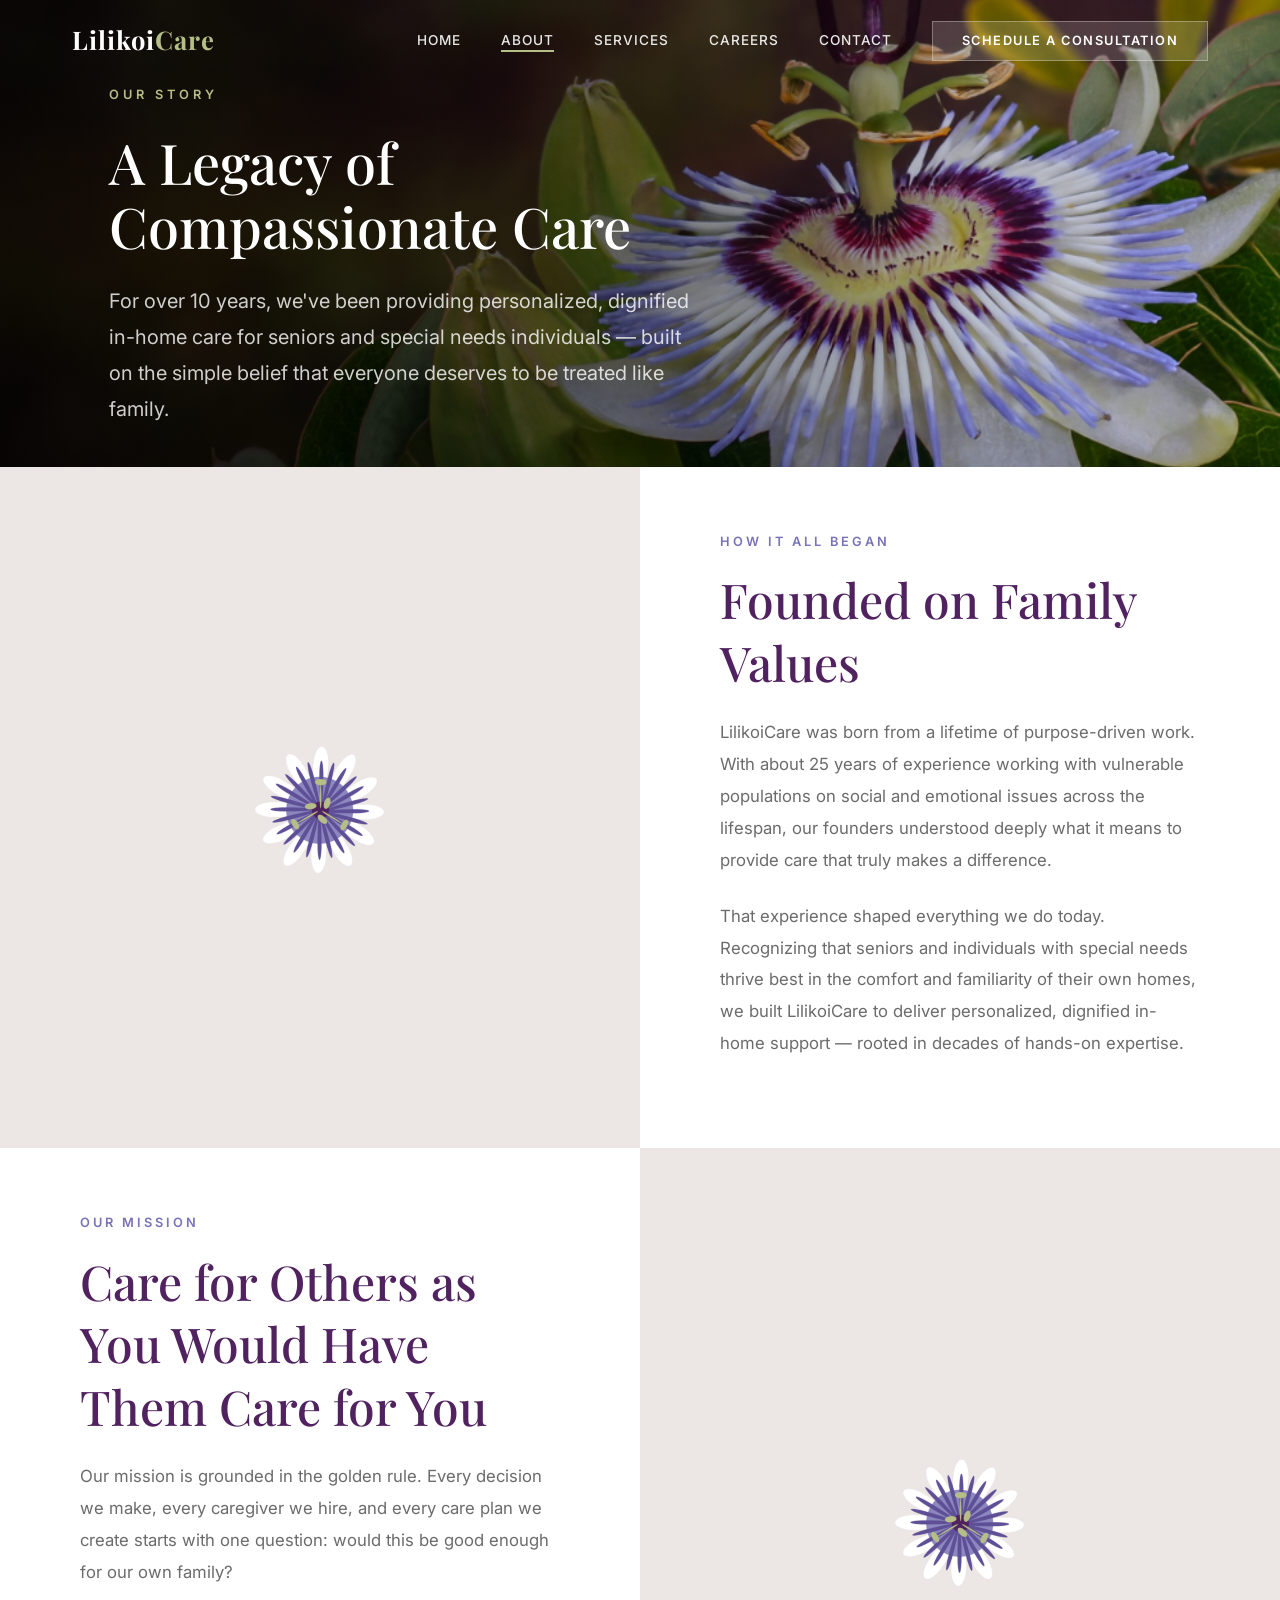
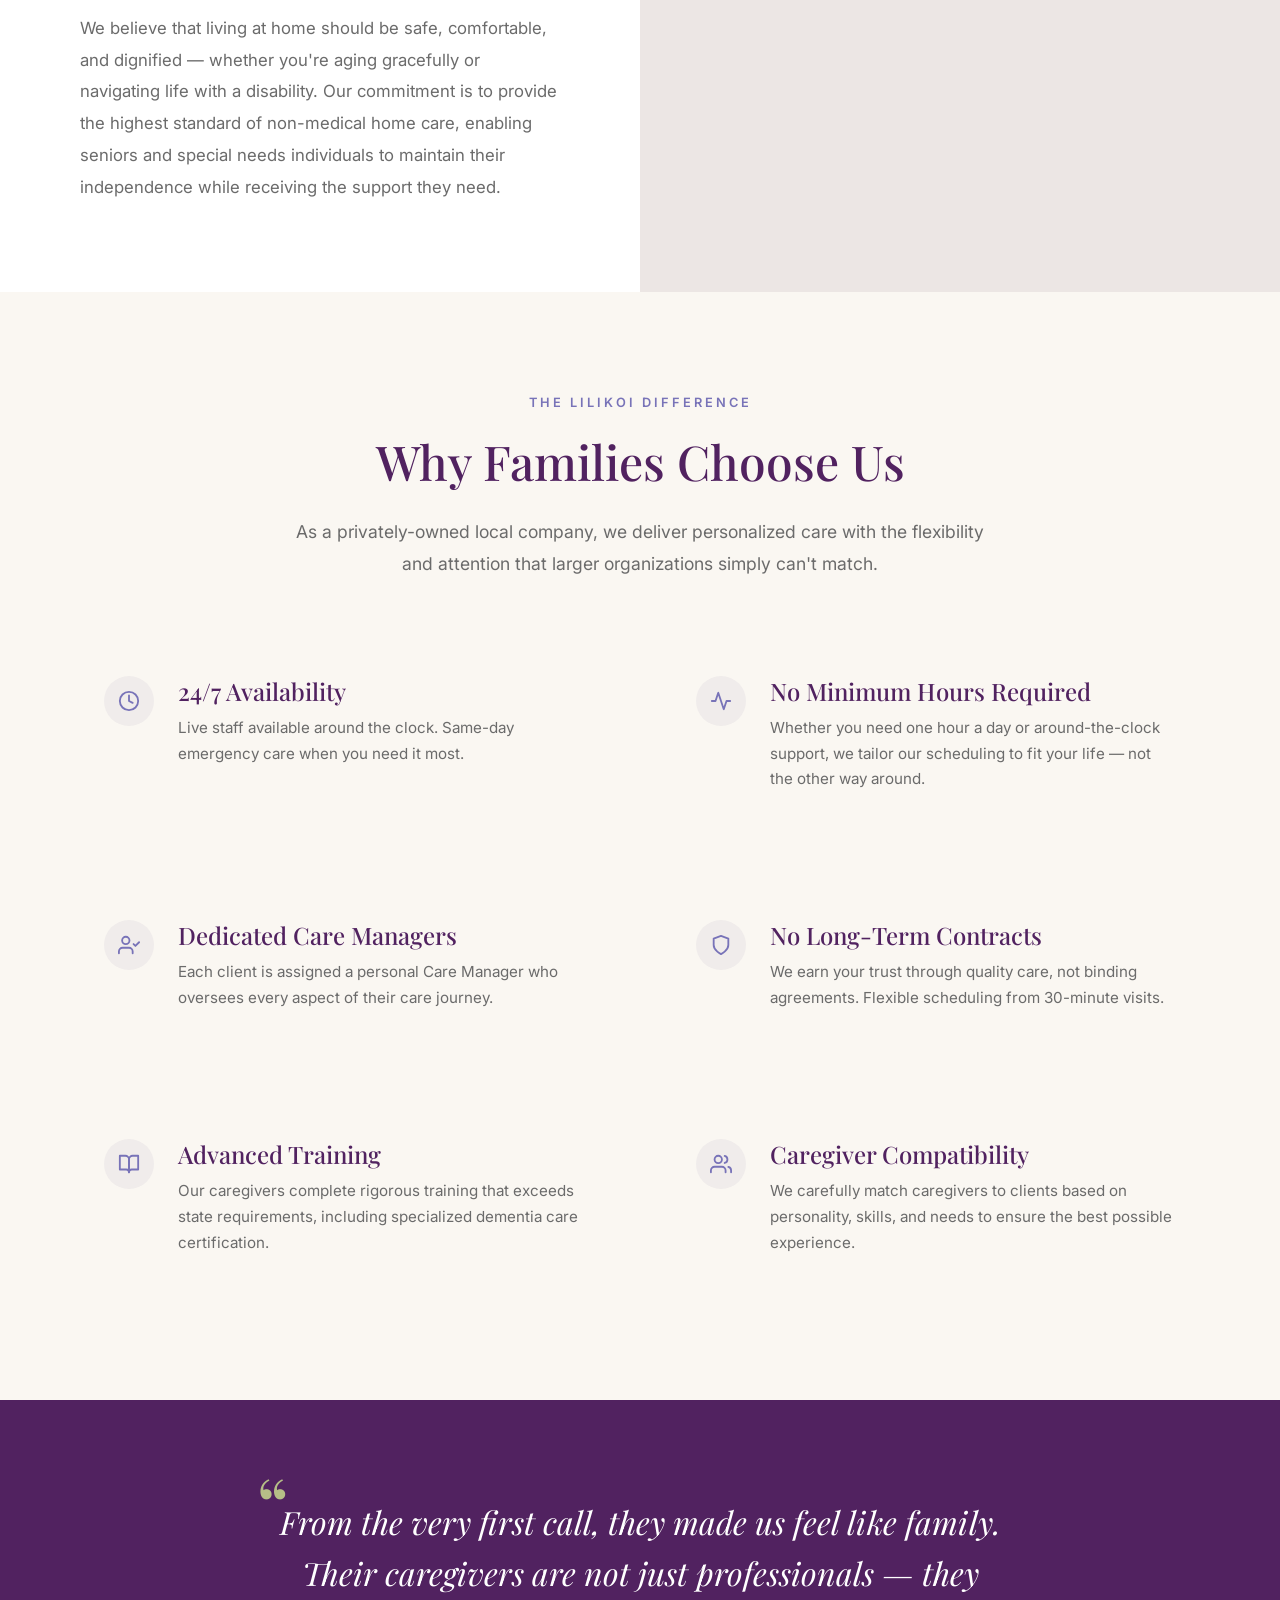
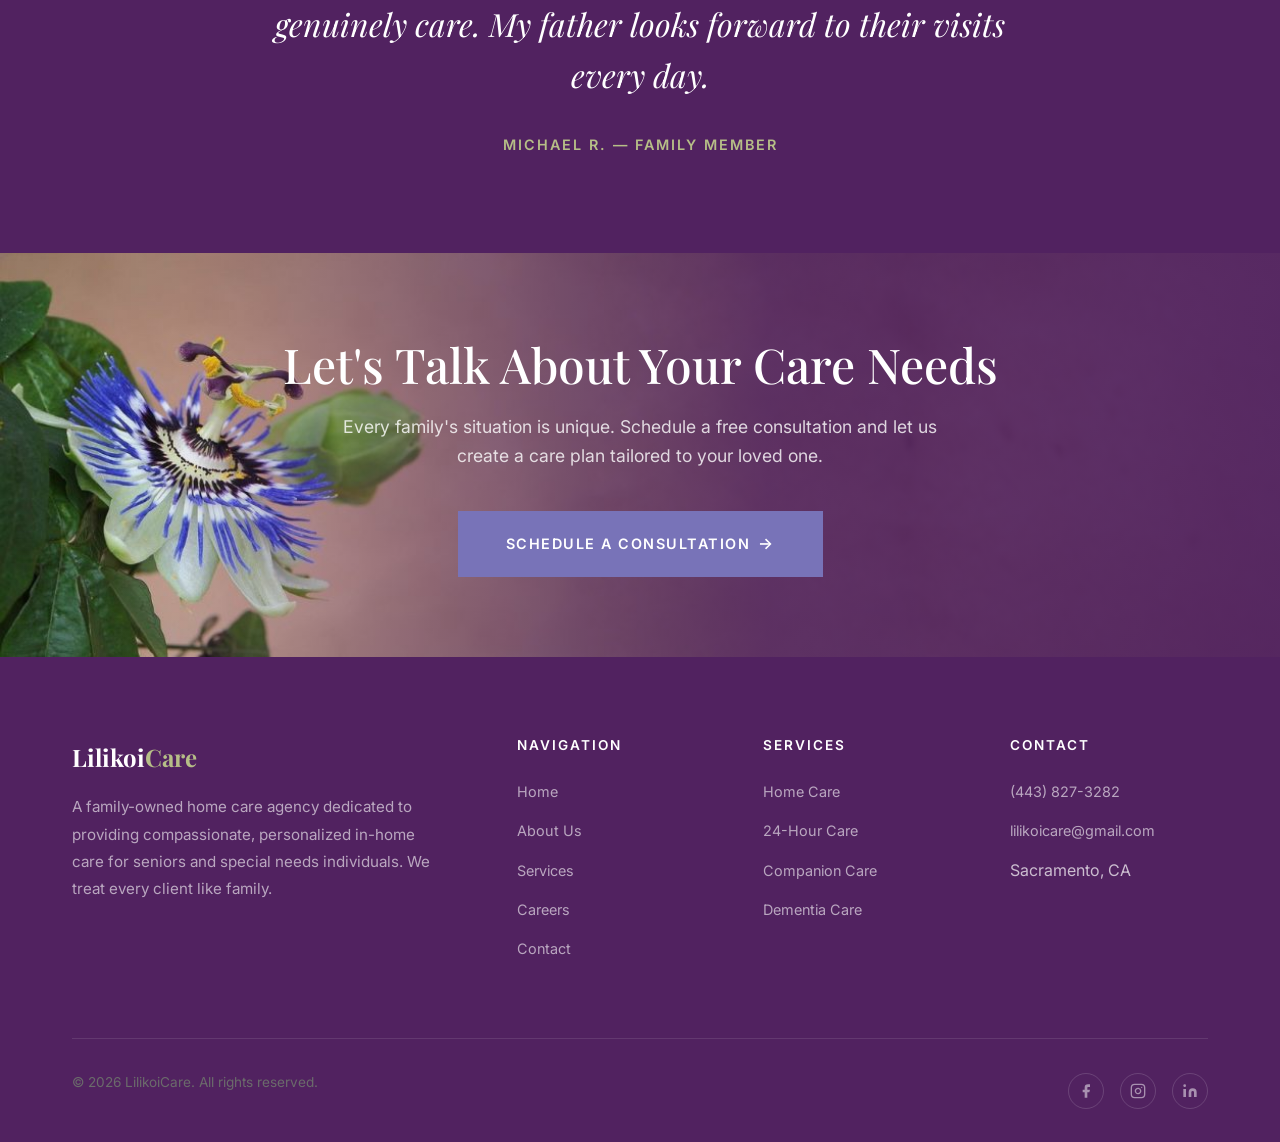
==== about.html @ d9a01938 "Link Instagram button to lilikoicare profile on all pages" ====
<!DOCTYPE html>
<html lang="en">
<head>
  <meta charset="UTF-8">
  <meta name="viewport" content="width=device-width, initial-scale=1.0">
  <meta name="description" content="Learn about LilikoiCare - a family-owned home care agency with over 10 years of experience providing compassionate in-home care for seniors and special needs individuals.">
  <title>About Us | LilikoiCare</title>

  <link rel="preconnect" href="https://fonts.googleapis.com">
  <link rel="preconnect" href="https://fonts.gstatic.com" crossorigin>
  <link href="https://fonts.googleapis.com/css2?family=Inter:wght@300;400;500;600;700&family=Playfair+Display:ital,wght@0,400;0,500;0,600;0,700;1,400;1,500&display=swap" rel="stylesheet">

  <link rel="stylesheet" href="css/styles.css">
</head>
<body>

  <!-- Header -->
  <header class="header" id="header">
    <nav class="nav">
      <a href="index.html" class="nav__logo">Lilikoi<span>Care</span></a>

      <div class="nav__overlay"></div>

      <ul class="nav__links">
        <li><a href="index.html" class="nav__link">Home</a></li>
        <li><a href="about.html" class="nav__link nav__link--active">About</a></li>
        <li><a href="services.html" class="nav__link">Services</a></li>
        <li><a href="careers.html" class="nav__link">Careers</a></li>
        <li><a href="contact.html" class="nav__link">Contact</a></li>
        <li><a href="contact.html" class="nav__cta">Schedule a Consultation</a></li>
      </ul>

      <button class="nav__toggle" aria-label="Toggle navigation">
        <span></span>
        <span></span>
        <span></span>
      </button>
    </nav>
  </header>

  <!-- Hero -->
  <section class="hero hero--inner">
    <div class="hero__bg"></div>
    <div class="hero__overlay-pattern"></div>
    <div class="hero__content">
      <span class="hero__label">Our Story</span>
      <h1 class="hero__title">A Legacy of Compassionate Care</h1>
      <p class="hero__subtitle">
        For over 10 years, we've been providing personalized, dignified in-home care for seniors and special needs individuals &mdash; built on the simple belief that everyone deserves to be treated like family.
      </p>
    </div>
  </section>

  <!-- Our Story Block -->
  <section class="content-block">
    <div class="content-block__image">
      <img src="images/lilikoi-icon.png" alt="Lilikoi flower" class="content-block__image-photo">
    </div>
    <div class="content-block__text fade-in-right">
      <span class="content-block__label">How It All Began</span>
      <h2>Founded on Family Values</h2>
      <p>
        LilikoiCare was born from a lifetime of purpose-driven work. With about 25 years of experience working with vulnerable populations on social and emotional issues across the lifespan, our founders understood deeply what it means to provide care that truly makes a difference.
      </p>
      <p>
        That experience shaped everything we do today. Recognizing that seniors and individuals with special needs thrive best in the comfort and familiarity of their own homes, we built LilikoiCare to deliver personalized, dignified in-home support &mdash; rooted in decades of hands-on expertise.
      </p>
    </div>
  </section>

  <!-- Mission Block -->
  <section class="content-block content-block--reverse">
    <div class="content-block__image">
      <img src="images/lilikoi-icon.png" alt="Lilikoi flower" class="content-block__image-photo">
    </div>
    <div class="content-block__text fade-in-left">
      <span class="content-block__label">Our Mission</span>
      <h2>Care for Others as You Would Have Them Care for You</h2>
      <p>
        Our mission is grounded in the golden rule. Every decision we make, every caregiver we hire, and every care plan we create starts with one question: would this be good enough for our own family?
      </p>
      <p>
        We believe that living at home should be safe, comfortable, and dignified &mdash; whether you're aging gracefully or navigating life with a disability. Our commitment is to provide the highest standard of non-medical home care, enabling seniors and special needs individuals to maintain their independence while receiving the support they need.
      </p>
    </div>
  </section>

  <!-- Why Choose Us -->
  <section class="section section--warm">
    <div class="container">
      <div class="section-header fade-in">
        <span class="label">The Lilikoi Difference</span>
        <h2>Why Families Choose Us</h2>
        <p>As a privately-owned local company, we deliver personalized care with the flexibility and attention that larger organizations simply can't match.</p>
      </div>

      <div class="values-grid">
        <div class="value-item fade-in" data-delay="0">
          <div class="value-item__icon">
            <svg width="22" height="22" viewBox="0 0 24 24" fill="none" stroke="currentColor" stroke-width="2" stroke-linecap="round" stroke-linejoin="round"><circle cx="12" cy="12" r="10"></circle><path d="M12 6v6l4 2"></path></svg>
          </div>
          <div>
            <h4>24/7 Availability</h4>
            <p>Live staff available around the clock. Same-day emergency care when you need it most.</p>
          </div>
        </div>

        <div class="value-item fade-in" data-delay="50">
          <div class="value-item__icon">
            <svg width="22" height="22" viewBox="0 0 24 24" fill="none" stroke="currentColor" stroke-width="2" stroke-linecap="round" stroke-linejoin="round"><polyline points="22 12 18 12 15 21 9 3 6 12 2 12"></polyline></svg>
          </div>
          <div>
            <h4>No Minimum Hours Required</h4>
            <p>Whether you need one hour a day or around-the-clock support, we tailor our scheduling to fit your life &mdash; not the other way around.</p>
          </div>
        </div>

        <div class="value-item fade-in" data-delay="150">
          <div class="value-item__icon">
            <svg width="22" height="22" viewBox="0 0 24 24" fill="none" stroke="currentColor" stroke-width="2" stroke-linecap="round" stroke-linejoin="round"><path d="M16 21v-2a4 4 0 0 0-4-4H5a4 4 0 0 0-4 4v2"></path><circle cx="8.5" cy="7" r="4"></circle><polyline points="17 11 19 13 23 9"></polyline></svg>
          </div>
          <div>
            <h4>Dedicated Care Managers</h4>
            <p>Each client is assigned a personal Care Manager who oversees every aspect of their care journey.</p>
          </div>
        </div>

        <div class="value-item fade-in" data-delay="200">
          <div class="value-item__icon">
            <svg width="22" height="22" viewBox="0 0 24 24" fill="none" stroke="currentColor" stroke-width="2" stroke-linecap="round" stroke-linejoin="round"><path d="M12 22s8-4 8-10V5l-8-3-8 3v7c0 6 8 10 8 10z"></path></svg>
          </div>
          <div>
            <h4>No Long-Term Contracts</h4>
            <p>We earn your trust through quality care, not binding agreements. Flexible scheduling from 30-minute visits.</p>
          </div>
        </div>

        <div class="value-item fade-in" data-delay="400">
          <div class="value-item__icon">
            <svg width="22" height="22" viewBox="0 0 24 24" fill="none" stroke="currentColor" stroke-width="2" stroke-linecap="round" stroke-linejoin="round"><path d="M2 3h6a4 4 0 0 1 4 4v14a3 3 0 0 0-3-3H2z"></path><path d="M22 3h-6a4 4 0 0 0-4 4v14a3 3 0 0 1 3-3h7z"></path></svg>
          </div>
          <div>
            <h4>Advanced Training</h4>
            <p>Our caregivers complete rigorous training that exceeds state requirements, including specialized dementia care certification.</p>
          </div>
        </div>

        <div class="value-item fade-in" data-delay="500">
          <div class="value-item__icon">
            <svg width="22" height="22" viewBox="0 0 24 24" fill="none" stroke="currentColor" stroke-width="2" stroke-linecap="round" stroke-linejoin="round"><path d="M17 21v-2a4 4 0 0 0-4-4H5a4 4 0 0 0-4 4v2"></path><circle cx="9" cy="7" r="4"></circle><path d="M23 21v-2a4 4 0 0 0-3-3.87"></path><path d="M16 3.13a4 4 0 0 1 0 7.75"></path></svg>
          </div>
          <div>
            <h4>Caregiver Compatibility</h4>
            <p>We carefully match caregivers to clients based on personality, skills, and needs to ensure the best possible experience.</p>
          </div>
        </div>
      </div>
    </div>
  </section>

  <!-- Testimonial -->
  <section class="testimonial">
    <div class="testimonial__content fade-in">
      <div class="testimonial__quote">
        From the very first call, they made us feel like family. Their caregivers are not just professionals &mdash; they genuinely care. My father looks forward to their visits every day.
      </div>
      <div class="testimonial__author">Michael R. &mdash; Family Member</div>
    </div>
  </section>

  <!-- CTA Banner -->
  <section class="cta-banner">
    <div class="container fade-in">
      <h2>Let's Talk About Your Care Needs</h2>
      <p>Every family's situation is unique. Schedule a free consultation and let us create a care plan tailored to your loved one.</p>
      <a href="contact.html" class="btn btn--primary btn--large btn--arrow">Schedule a Consultation</a>
    </div>
  </section>

  <!-- Footer -->
  <footer class="footer">
    <div class="container">
      <div class="footer__grid">
        <div class="footer__brand">
          <div class="footer__logo">Lilikoi<span>Care</span></div>
          <p>A family-owned home care agency dedicated to providing compassionate, personalized in-home care for seniors and special needs individuals. We treat every client like family.</p>
        </div>

        <div class="footer__col">
          <h4>Navigation</h4>
          <ul class="footer__links">
            <li><a href="index.html">Home</a></li>
            <li><a href="about.html">About Us</a></li>
            <li><a href="services.html">Services</a></li>
            <li><a href="careers.html">Careers</a></li>
            <li><a href="contact.html">Contact</a></li>
          </ul>
        </div>

        <div class="footer__col">
          <h4>Services</h4>
          <ul class="footer__links">
            <li><a href="services.html">Home Care</a></li>
            <li><a href="services.html">24-Hour Care</a></li>
            <li><a href="services.html">Companion Care</a></li>
            <li><a href="services.html">Dementia Care</a></li>
          </ul>
        </div>

        <div class="footer__col">
          <h4>Contact</h4>
          <ul class="footer__links">
            <li><a href="tel:+14438273282">(443) 827-3282</a></li>
            <li><a href="mailto:lilikoicare@gmail.com">lilikoicare@gmail.com</a></li>
            <li>Sacramento, CA</li>
          </ul>
        </div>
      </div>

      <div class="footer__bottom">
        <p>&copy; 2026 LilikoiCare. All rights reserved.</p>
        <div class="footer__social">
          <a href="#" aria-label="Facebook">
            <svg width="16" height="16" viewBox="0 0 24 24" fill="currentColor"><path d="M18 2h-3a5 5 0 0 0-5 5v3H7v4h3v8h4v-8h3l1-4h-4V7a1 1 0 0 1 1-1h3z"></path></svg>
          </a>
          <a href="https://www.instagram.com/lilikoicare/" aria-label="Instagram" target="_blank" rel="noopener noreferrer">
            <svg width="16" height="16" viewBox="0 0 24 24" fill="none" stroke="currentColor" stroke-width="2" stroke-linecap="round" stroke-linejoin="round"><rect x="2" y="2" width="20" height="20" rx="5" ry="5"></rect><path d="M16 11.37A4 4 0 1 1 12.63 8 4 4 0 0 1 16 11.37z"></path><line x1="17.5" y1="6.5" x2="17.51" y2="6.5"></line></svg>
          </a>
          <a href="#" aria-label="LinkedIn">
            <svg width="16" height="16" viewBox="0 0 24 24" fill="currentColor"><path d="M16 8a6 6 0 0 1 6 6v7h-4v-7a2 2 0 0 0-2-2 2 2 0 0 0-2 2v7h-4v-7a6 6 0 0 1 6-6z"></path><rect x="2" y="9" width="4" height="12"></rect><circle cx="4" cy="4" r="2"></circle></svg>
          </a>
        </div>
      </div>
    </div>
  </footer>

  <script src="js/main.js"></script>
</body>
</html>
---- css/styles.css ----
/* ================================================
   Lilikoi Care - Main Stylesheet
   Design inspired by Coterie Senior Living
   ================================================ */

/* --- CSS Variables --- */
:root {
  --color-primary: #7873b8;
  --color-primary-light: #b6be87;
  --color-primary-dark: #512260;
  --color-secondary: #512260;
  --color-secondary-light: #6b417d;
  --color-accent: #C9956B;
  --color-warm: #f0eceb;
  --color-warm-light: #FAF7F2;
  --color-text: #2D2D2D;
  --color-text-light: #6B6B6B;
  --color-text-muted: #999999;
  --color-white: #FFFFFF;
  --color-border: #E8E0D8;
  --color-success: #4A7C59;
  --color-error: #C0392B;

  --font-heading: 'Playfair Display', Georgia, serif;
  --font-body: 'Inter', -apple-system, BlinkMacSystemFont, sans-serif;

  --max-width: 1200px;
  --header-height: 80px;

  --shadow-sm: 0 2px 8px rgba(0, 0, 0, 0.06);
  --shadow-md: 0 4px 20px rgba(0, 0, 0, 0.08);
  --shadow-lg: 0 8px 40px rgba(0, 0, 0, 0.12);

  --radius-sm: 4px;
  --radius-md: 8px;
  --radius-lg: 16px;

  --transition: 0.3s ease;
}

/* --- Reset & Base --- */
*,
*::before,
*::after {
  margin: 0;
  padding: 0;
  box-sizing: border-box;
}

html {
  scroll-behavior: smooth;
  font-size: 16px;
}

body {
  font-family: var(--font-body);
  color: var(--color-text);
  background-color: var(--color-white);
  line-height: 1.7;
  -webkit-font-smoothing: antialiased;
  -moz-osx-font-smoothing: grayscale;
}

img {
  max-width: 100%;
  height: auto;
  display: block;
}

a {
  text-decoration: none;
  color: inherit;
  transition: color var(--transition);
}

ul, ol {
  list-style: none;
}

h1, h2, h3, h4, h5, h6 {
  font-family: var(--font-heading);
  font-weight: 500;
  line-height: 1.3;
  color: var(--color-secondary);
}

h1 { font-size: clamp(2.5rem, 5vw, 4rem); }
h2 { font-size: clamp(2rem, 4vw, 3rem); }
h3 { font-size: clamp(1.5rem, 3vw, 2rem); }
h4 { font-size: clamp(1.2rem, 2vw, 1.5rem); }

p {
  margin-bottom: 1rem;
  color: var(--color-text-light);
}

/* --- Utilities --- */
.container {
  max-width: var(--max-width);
  margin: 0 auto;
  padding: 0 2rem;
}

.section {
  padding: 6rem 0;
}

.section--warm {
  background-color: var(--color-warm-light);
}

.section--dark {
  background-color: var(--color-secondary);
  color: var(--color-white);
}

.section--dark h2,
.section--dark h3,
.section--dark h4 {
  color: var(--color-white);
}

.section--dark p {
  color: rgba(255, 255, 255, 0.8);
}

.section-header {
  text-align: center;
  max-width: 700px;
  margin: 0 auto 4rem;
}

.section-header .label {
  display: inline-block;
  font-family: var(--font-body);
  font-size: 0.8rem;
  font-weight: 600;
  letter-spacing: 3px;
  text-transform: uppercase;
  color: var(--color-primary);
  margin-bottom: 1rem;
}

.section-header h2 {
  margin-bottom: 1.5rem;
}

.section-header p {
  font-size: 1.1rem;
  line-height: 1.8;
}

.text-center { text-align: center; }

/* --- Buttons --- */
.btn {
  display: inline-flex;
  align-items: center;
  justify-content: center;
  gap: 0.5rem;
  padding: 1rem 2.5rem;
  font-family: var(--font-body);
  font-size: 0.85rem;
  font-weight: 600;
  letter-spacing: 1.5px;
  text-transform: uppercase;
  border: none;
  cursor: pointer;
  transition: all var(--transition);
  white-space: nowrap;
}

.btn--primary {
  background-color: var(--color-primary);
  color: var(--color-white);
}

.btn--primary:hover {
  background-color: var(--color-primary-dark);
  transform: translateY(-2px);
  box-shadow: var(--shadow-md);
}

.btn--outline {
  background-color: transparent;
  color: var(--color-secondary);
  border: 2px solid var(--color-secondary);
}

.btn--outline:hover {
  background-color: var(--color-secondary);
  color: var(--color-white);
  transform: translateY(-2px);
}

.btn--white {
  background-color: var(--color-white);
  color: var(--color-secondary);
}

.btn--white:hover {
  background-color: var(--color-warm);
  transform: translateY(-2px);
  box-shadow: var(--shadow-md);
}

.btn--large {
  padding: 1.2rem 3rem;
  font-size: 0.9rem;
}

.btn--arrow::after {
  content: '\2192';
  font-size: 1.1em;
  transition: transform var(--transition);
}

.btn--arrow:hover::after {
  transform: translateX(4px);
}

/* --- Header & Navigation --- */
.header {
  position: fixed;
  top: 0;
  left: 0;
  width: 100%;
  z-index: 1000;
  background-color: transparent;
  transition: all var(--transition);
}

.header--scrolled {
  background-color: rgba(255, 255, 255, 0.97);
  backdrop-filter: blur(10px);
  box-shadow: var(--shadow-sm);
}

.header--scrolled .nav__logo {
  color: var(--color-secondary);
}

.header--scrolled .nav__link {
  color: var(--color-text);
}

.header--scrolled .nav__cta {
  background-color: var(--color-primary);
  color: var(--color-white);
}

.nav {
  display: flex;
  align-items: center;
  justify-content: space-between;
  height: var(--header-height);
  max-width: var(--max-width);
  margin: 0 auto;
  padding: 0 2rem;
}

.nav__logo {
  font-family: var(--font-heading);
  font-size: 1.6rem;
  font-weight: 700;
  color: var(--color-white);
  letter-spacing: 1px;
  transition: color var(--transition);
}

.nav__logo span {
  color: var(--color-primary-light);
}

.nav__links {
  display: flex;
  align-items: center;
  gap: 2.5rem;
}

.nav__link {
  font-size: 0.85rem;
  font-weight: 500;
  letter-spacing: 1px;
  text-transform: uppercase;
  color: rgba(255, 255, 255, 0.9);
  transition: color var(--transition);
  position: relative;
}

.nav__link::after {
  content: '';
  position: absolute;
  bottom: -4px;
  left: 0;
  width: 0;
  height: 2px;
  background-color: var(--color-primary-light);
  transition: width var(--transition);
}

.nav__link:hover::after,
.nav__link--active::after {
  width: 100%;
}

.nav__link:hover {
  color: var(--color-primary-light);
}

.header--scrolled .nav__link:hover {
  color: var(--color-primary);
}

.header--scrolled .nav__link::after {
  background-color: var(--color-primary);
}

.nav__cta {
  padding: 0.7rem 1.8rem;
  background-color: rgba(255, 255, 255, 0.15);
  border: 1px solid rgba(255, 255, 255, 0.3);
  color: var(--color-white);
  font-size: 0.8rem;
  font-weight: 600;
  letter-spacing: 1.5px;
  text-transform: uppercase;
  transition: all var(--transition);
}

.nav__cta:hover {
  background-color: var(--color-primary);
  border-color: var(--color-primary);
}

.header--scrolled .nav__cta:hover {
  background-color: var(--color-primary-dark);
}

/* Mobile Nav Toggle */
.nav__toggle {
  display: none;
  flex-direction: column;
  gap: 5px;
  background: none;
  border: none;
  cursor: pointer;
  padding: 4px;
  z-index: 1001;
}

.nav__toggle span {
  display: block;
  width: 24px;
  height: 2px;
  background-color: var(--color-white);
  transition: all var(--transition);
}

.header--scrolled .nav__toggle span {
  background-color: var(--color-secondary);
}

.nav__toggle--active span:nth-child(1) {
  transform: translateY(7px) rotate(45deg);
}

.nav__toggle--active span:nth-child(2) {
  opacity: 0;
}

.nav__toggle--active span:nth-child(3) {
  transform: translateY(-7px) rotate(-45deg);
}

/* --- Hero Section --- */
.hero {
  position: relative;
  min-height: 100vh;
  display: flex;
  align-items: center;
  justify-content: flex-start;
  overflow: hidden;
  padding-top: 80px;
}

.hero__bg {
  position: absolute;
  inset: 0;
  background: url('../images/hero-bg.png') center center / cover no-repeat;
  z-index: 0;
}

.hero__bg::after {
  content: '';
  position: absolute;
  inset: 0;
  background: linear-gradient(90deg, rgba(0,0,0,0.88) 0%, rgba(0,0,0,0.6) 40%, rgba(0,0,0,0.15) 75%, transparent 100%);
}

.hero__overlay-pattern {
  position: absolute;
  inset: 0;
  background-image:
    radial-gradient(ellipse at 20% 50%, rgba(184, 134, 11, 0.08) 0%, transparent 50%),
    radial-gradient(ellipse at 80% 20%, rgba(184, 134, 11, 0.05) 0%, transparent 50%);
  z-index: 1;
}

.hero__content {
  position: relative;
  z-index: 2;
  text-align: left;
  max-width: 650px;
  width: 100%;
  padding: 0 2rem;
  margin-left: 6%;
  box-sizing: border-box;
}

.hero__label {
  display: inline-block;
  font-family: var(--font-body);
  font-size: 0.8rem;
  font-weight: 600;
  letter-spacing: 4px;
  text-transform: uppercase;
  color: var(--color-primary-light);
  margin-bottom: 1.5rem;
  opacity: 0;
  animation: fadeInUp 1s ease 0.3s forwards;
}

.hero__title {
  font-size: clamp(2.8rem, 6vw, 4.5rem);
  color: var(--color-white);
  margin-bottom: 1.5rem;
  line-height: 1.15;
  opacity: 0;
  animation: fadeInUp 1s ease 0.5s forwards;
}

.hero__subtitle {
  font-size: clamp(1.05rem, 2vw, 1.25rem);
  color: rgba(255, 255, 255, 0.8);
  max-width: 600px;
  margin: 0 auto 2.5rem;
  line-height: 1.8;
  opacity: 0;
  animation: fadeInUp 1s ease 0.7s forwards;
}

.hero__actions {
  display: flex;
  gap: 1rem;
  justify-content: center;
  flex-wrap: wrap;
  opacity: 0;
  animation: fadeInUp 1s ease 0.9s forwards;
}

.hero__scroll {
  position: absolute;
  bottom: 2rem;
  left: 50%;
  transform: translateX(-50%);
  z-index: 2;
  display: flex;
  flex-direction: column;
  align-items: center;
  gap: 0.5rem;
  color: rgba(255, 255, 255, 0.5);
  font-size: 0.75rem;
  letter-spacing: 2px;
  text-transform: uppercase;
  animation: bounce 2s infinite;
}

.hero__scroll-line {
  width: 1px;
  height: 40px;
  background: linear-gradient(to bottom, rgba(255,255,255,0.5), transparent);
}

/* Inner page hero (shorter) */
.hero--inner {
  min-height: 50vh;
}

.hero--inner .hero__title {
  font-size: clamp(2.2rem, 5vw, 3.5rem);
}

/* --- Content Blocks (Alternating Image + Text) --- */
.content-block {
  display: grid;
  grid-template-columns: 1fr 1fr;
  gap: 0;
  min-height: 500px;
}

.content-block--reverse .content-block__image {
  order: 2;
}

.content-block--reverse .content-block__text {
  order: 1;
}

.content-block__image {
  position: relative;
  overflow: hidden;
  background-color: #ece6e4;
  min-height: 400px;
}

.content-block__image img {
  width: 100%;
  height: 100%;
  object-fit: cover;
  transition: transform 0.8s ease;
}

.content-block:hover .content-block__image img {
  transform: scale(1.03);
}

.content-block__image-placeholder {
  width: 100%;
  height: 100%;
  min-height: 400px;
  display: flex;
  align-items: center;
  justify-content: center;
  font-size: 3rem;
  color: var(--color-primary-light);
  background: linear-gradient(135deg, var(--color-warm) 0%, var(--color-warm-light) 100%);
}

.content-block__image-photo {
  max-width: 160px;
  max-height: 160px;
  width: auto;
  height: auto;
  object-fit: contain;
  display: block;
  margin: auto;
}

.content-block__image {
  display: flex;
  align-items: center;
  justify-content: center;
}

.content-block__text {
  display: flex;
  flex-direction: column;
  justify-content: center;
  padding: 4rem 5rem;
}

.content-block__label {
  font-family: var(--font-body);
  font-size: 0.8rem;
  font-weight: 600;
  letter-spacing: 3px;
  text-transform: uppercase;
  color: var(--color-primary);
  margin-bottom: 1rem;
}

.content-block__text h2 {
  margin-bottom: 1.5rem;
}

.content-block__text p {
  font-size: 1.05rem;
  line-height: 1.9;
  margin-bottom: 1.5rem;
}

.content-block__text .btn {
  align-self: flex-start;
  margin-top: 0.5rem;
}

/* --- Feature Cards Grid --- */
.features-grid {
  display: grid;
  grid-template-columns: repeat(3, 1fr);
  gap: 2rem;
}

.feature-card {
  padding: 3rem 2.5rem;
  background-color: var(--color-white);
  border: 1px solid var(--color-border);
  transition: all var(--transition);
}

.feature-card:hover {
  transform: translateY(-4px);
  box-shadow: var(--shadow-lg);
  border-color: transparent;
}

.feature-card__icon {
  font-size: 2.5rem;
  margin-bottom: 1.5rem;
}

.feature-card h3 {
  font-size: 1.3rem;
  margin-bottom: 1rem;
}

.feature-card p {
  font-size: 0.95rem;
  line-height: 1.8;
}

/* --- Services Cards --- */
.services-grid {
  display: grid;
  grid-template-columns: repeat(3, 1fr);
  gap: 2rem;
}

.service-card {
  background-color: var(--color-white);
  border: 1px solid var(--color-border);
  padding: 2.5rem;
  transition: all var(--transition);
  position: relative;
  overflow: hidden;
}

.service-card::before {
  content: '';
  position: absolute;
  top: 0;
  left: 0;
  width: 100%;
  height: 3px;
  background-color: var(--color-primary);
  transform: scaleX(0);
  transform-origin: left;
  transition: transform var(--transition);
}

.service-card:hover::before {
  transform: scaleX(1);
}

.service-card:hover {
  transform: translateY(-4px);
  box-shadow: var(--shadow-lg);
  border-color: transparent;
}

.service-card__icon {
  font-size: 2rem;
  margin-bottom: 1.5rem;
  color: var(--color-primary);
}

.service-card h3 {
  font-size: 1.2rem;
  margin-bottom: 1rem;
}

.service-card p {
  font-size: 0.95rem;
  line-height: 1.8;
}

/* --- Testimonial Section --- */
.testimonial {
  background-color: var(--color-secondary);
  padding: 6rem 0;
  text-align: center;
}

.testimonial__content {
  max-width: 800px;
  margin: 0 auto;
  padding: 0 2rem;
}

.testimonial__quote {
  font-family: var(--font-heading);
  font-size: clamp(1.4rem, 3vw, 2rem);
  color: var(--color-white);
  line-height: 1.6;
  margin-bottom: 2rem;
  font-style: italic;
  position: relative;
}

.testimonial__quote::before {
  content: '\201C';
  font-size: 5rem;
  color: var(--color-primary-light);
  position: absolute;
  top: -2rem;
  left: -1rem;
  line-height: 1;
  font-style: normal;
}

.testimonial__author {
  color: var(--color-primary-light);
  font-size: 0.9rem;
  font-weight: 600;
  letter-spacing: 2px;
  text-transform: uppercase;
}

/* --- Stats Section --- */
.stats {
  display: grid;
  grid-template-columns: repeat(4, 1fr);
  gap: 2rem;
  padding: 4rem 0;
}

.stat {
  text-align: center;
  padding: 2rem;
}

.stat__number {
  font-family: var(--font-heading);
  font-size: clamp(2.5rem, 4vw, 3.5rem);
  color: var(--color-primary);
  margin-bottom: 0.5rem;
  line-height: 1;
}

.stat__label {
  font-size: 0.85rem;
  font-weight: 500;
  letter-spacing: 2px;
  text-transform: uppercase;
  color: var(--color-text-light);
}

/* --- CTA Banner --- */
.cta-banner {
  position: relative;
  background: url('../images/cta-bg.jpg') 0% center / cover no-repeat;
  padding: 5rem 0;
  text-align: center;
}

.cta-banner::before {
  content: '';
  position: absolute;
  inset: 0;
  background: linear-gradient(90deg, transparent 0%, rgba(81,34,96,0.1) 15%, rgba(81,34,96,0.5) 40%, rgba(81,34,96,0.85) 60%, rgba(81,34,96,0.95) 100%);
  z-index: 0;
}

.cta-banner .container {
  position: relative;
  z-index: 1;
}

.cta-banner h2 {
  color: var(--color-white);
  margin-bottom: 1rem;
}

.cta-banner p {
  color: rgba(255, 255, 255, 0.8);
  font-size: 1.1rem;
  max-width: 600px;
  margin: 0 auto 2.5rem;
}

.cta-banner .btn--primary {
  background-color: var(--color-primary);
}

/* --- Values / Why Choose Us --- */
.values-grid {
  display: grid;
  grid-template-columns: repeat(2, 1fr);
  gap: 3rem;
}

.value-item {
  display: flex;
  gap: 1.5rem;
  padding: 2rem;
}

.value-item__icon {
  flex-shrink: 0;
  width: 50px;
  height: 50px;
  display: flex;
  align-items: center;
  justify-content: center;
  background-color: var(--color-warm);
  color: var(--color-primary);
  font-size: 1.3rem;
  border-radius: 50%;
}

.value-item h4 {
  margin-bottom: 0.5rem;
}

.value-item p {
  font-size: 0.95rem;
}

/* --- Team Section --- */
.team-grid {
  display: grid;
  grid-template-columns: repeat(3, 1fr);
  gap: 2rem;
}

.team-card {
  text-align: center;
}

.team-card__image {
  width: 100%;
  aspect-ratio: 3/4;
  background-color: var(--color-warm);
  margin-bottom: 1.5rem;
  overflow: hidden;
  display: flex;
  align-items: center;
  justify-content: center;
  font-size: 3rem;
}

.team-card h4 {
  margin-bottom: 0.25rem;
}

.team-card__role {
  font-size: 0.85rem;
  color: var(--color-primary);
  font-weight: 500;
  letter-spacing: 1px;
  text-transform: uppercase;
}

/* --- Careers Page --- */
.benefits-grid {
  display: grid;
  grid-template-columns: repeat(3, 1fr);
  gap: 2rem;
}

.benefit-card {
  background-color: var(--color-white);
  padding: 3rem 2.5rem;
  text-align: center;
  border: 1px solid var(--color-border);
  transition: all var(--transition);
}

.benefit-card:hover {
  transform: translateY(-4px);
  box-shadow: var(--shadow-lg);
  border-color: transparent;
}

.benefit-card__icon {
  font-size: 2.5rem;
  margin-bottom: 1.5rem;
}

.benefit-card h3 {
  font-size: 1.2rem;
  margin-bottom: 1rem;
}

.benefit-card p {
  font-size: 0.95rem;
  line-height: 1.8;
}

.responsibilities-list {
  max-width: 700px;
  margin: 0 auto;
}

.responsibilities-list li {
  padding: 1rem 0;
  border-bottom: 1px solid var(--color-border);
  display: flex;
  align-items: center;
  gap: 1rem;
  font-size: 1.05rem;
  color: var(--color-text-light);
}

.responsibilities-list li::before {
  content: '\2713';
  flex-shrink: 0;
  width: 28px;
  height: 28px;
  display: flex;
  align-items: center;
  justify-content: center;
  background-color: var(--color-warm);
  color: var(--color-primary);
  border-radius: 50%;
  font-size: 0.8rem;
  font-weight: 700;
}

/* --- Contact Page --- */
.contact-grid {
  display: grid;
  grid-template-columns: 1fr 1fr;
  gap: 4rem;
}

.contact-info {
  padding: 2rem 0;
}

.contact-info h3 {
  margin-bottom: 2rem;
}

.contact-item {
  display: flex;
  gap: 1rem;
  margin-bottom: 2rem;
  padding-bottom: 2rem;
  border-bottom: 1px solid var(--color-border);
}

.contact-item:last-child {
  border-bottom: none;
}

.contact-item__icon {
  flex-shrink: 0;
  width: 45px;
  height: 45px;
  display: flex;
  align-items: center;
  justify-content: center;
  background-color: var(--color-warm);
  color: var(--color-primary);
  font-size: 1.1rem;
  border-radius: 50%;
}

.contact-item h4 {
  margin-bottom: 0.25rem;
  font-size: 1.1rem;
}

.contact-item p {
  font-size: 0.95rem;
  margin-bottom: 0;
}

.contact-item a {
  color: var(--color-primary);
  font-weight: 500;
}

.contact-item a:hover {
  color: var(--color-primary-dark);
}

/* --- Forms --- */
.form {
  background-color: var(--color-warm-light);
  padding: 3rem;
  border: 1px solid var(--color-border);
}

.form__group {
  margin-bottom: 1.5rem;
}

.form__label {
  display: block;
  font-size: 0.85rem;
  font-weight: 600;
  letter-spacing: 1px;
  text-transform: uppercase;
  color: var(--color-secondary);
  margin-bottom: 0.5rem;
}

.form__input,
.form__select,
.form__textarea {
  width: 100%;
  padding: 0.9rem 1.2rem;
  font-family: var(--font-body);
  font-size: 1rem;
  color: var(--color-text);
  background-color: var(--color-white);
  border: 1px solid var(--color-border);
  transition: border-color var(--transition), box-shadow var(--transition);
  outline: none;
  -webkit-appearance: none;
}

.form__input:focus,
.form__select:focus,
.form__textarea:focus {
  border-color: var(--color-primary);
  box-shadow: 0 0 0 3px rgba(184, 134, 11, 0.1);
}

.form__textarea {
  min-height: 150px;
  resize: vertical;
}

.form__row {
  display: grid;
  grid-template-columns: 1fr 1fr;
  gap: 1.5rem;
}

.form__submit {
  width: 100%;
  margin-top: 0.5rem;
}

.form__message {
  padding: 1rem;
  margin-top: 1rem;
  font-size: 0.9rem;
  display: none;
}

.form__message--success {
  background-color: rgba(74, 124, 89, 0.1);
  color: var(--color-success);
  border: 1px solid rgba(74, 124, 89, 0.2);
  display: block;
}

.form__message--error {
  background-color: rgba(192, 57, 43, 0.1);
  color: var(--color-error);
  border: 1px solid rgba(192, 57, 43, 0.2);
  display: block;
}

/* --- Footer --- */
.footer {
  background-color: var(--color-secondary);
  color: rgba(255, 255, 255, 0.7);
  padding: 5rem 0 0;
}

.footer__grid {
  display: grid;
  grid-template-columns: 2fr 1fr 1fr 1fr;
  gap: 3rem;
  padding-bottom: 4rem;
  border-bottom: 1px solid rgba(255, 255, 255, 0.1);
}

.footer__brand {
  padding-right: 2rem;
}

.footer__logo {
  font-family: var(--font-heading);
  font-size: 1.5rem;
  font-weight: 700;
  color: var(--color-white);
  margin-bottom: 1rem;
}

.footer__logo span {
  color: var(--color-primary-light);
}

.footer__brand p {
  font-size: 0.95rem;
  line-height: 1.8;
  color: rgba(255, 255, 255, 0.6);
}

.footer__col h4 {
  color: var(--color-white);
  font-family: var(--font-body);
  font-size: 0.85rem;
  font-weight: 600;
  letter-spacing: 2px;
  text-transform: uppercase;
  margin-bottom: 1.5rem;
}

.footer__links li {
  margin-bottom: 0.75rem;
}

.footer__links a {
  font-size: 0.9rem;
  color: rgba(255, 255, 255, 0.6);
  transition: color var(--transition);
}

.footer__links a:hover {
  color: var(--color-primary-light);
}

.footer__bottom {
  padding: 2rem 0;
  display: flex;
  justify-content: space-between;
  align-items: center;
  font-size: 0.85rem;
  color: rgba(255, 255, 255, 0.4);
}

.footer__social {
  display: flex;
  gap: 1rem;
}

.footer__social a {
  width: 36px;
  height: 36px;
  display: flex;
  align-items: center;
  justify-content: center;
  border: 1px solid rgba(255, 255, 255, 0.15);
  border-radius: 50%;
  color: rgba(255, 255, 255, 0.5);
  font-size: 0.85rem;
  transition: all var(--transition);
}

.footer__social a:hover {
  border-color: var(--color-primary-light);
  color: var(--color-primary-light);
  background-color: rgba(184, 134, 11, 0.1);
}

/* --- Animations --- */
@keyframes fadeInUp {
  from {
    opacity: 0;
    transform: translateY(30px);
  }
  to {
    opacity: 1;
    transform: translateY(0);
  }
}

@keyframes bounce {
  0%, 20%, 50%, 80%, 100% {
    transform: translateX(-50%) translateY(0);
  }
  40% {
    transform: translateX(-50%) translateY(-10px);
  }
  60% {
    transform: translateX(-50%) translateY(-5px);
  }
}

/* Scroll-triggered animations */
.fade-in {
  opacity: 0;
  transform: translateY(30px);
  transition: opacity 0.8s ease, transform 0.8s ease;
}

.fade-in--visible {
  opacity: 1;
  transform: translateY(0);
}

.fade-in-left {
  opacity: 0;
  transform: translateX(-30px);
  transition: opacity 0.8s ease, transform 0.8s ease;
}

.fade-in-left--visible {
  opacity: 1;
  transform: translateX(0);
}

.fade-in-right {
  opacity: 0;
  transform: translateX(30px);
  transition: opacity 0.8s ease, transform 0.8s ease;
}

.fade-in-right--visible {
  opacity: 1;
  transform: translateX(0);
}

/* --- Responsive --- */
@media (max-width: 1024px) {
  .features-grid,
  .services-grid,
  .benefits-grid {
    grid-template-columns: repeat(2, 1fr);
  }

  .footer__grid {
    grid-template-columns: 1fr 1fr;
    gap: 2rem;
  }

  .content-block__text {
    padding: 3rem;
  }

  .stats {
    grid-template-columns: repeat(2, 1fr);
  }

  .team-grid {
    grid-template-columns: repeat(2, 1fr);
  }
}

@media (max-width: 768px) {
  .section {
    padding: 4rem 0;
  }

  .nav__links {
    position: fixed;
    top: 0;
    right: -100%;
    width: 80%;
    max-width: 400px;
    height: 100vh;
    background-color: var(--color-white);
    flex-direction: column;
    justify-content: center;
    padding: 2rem;
    transition: right var(--transition);
    box-shadow: var(--shadow-lg);
    gap: 1.5rem;
  }

  .nav__links--open {
    right: 0;
  }

  .nav__links--open .nav__link {
    color: var(--color-text);
    font-size: 1rem;
  }

  .nav__links--open .nav__cta {
    background-color: var(--color-primary);
    border-color: var(--color-primary);
    color: var(--color-white);
  }

  .nav__toggle {
    display: flex;
  }

  .nav__overlay {
    display: none;
    position: fixed;
    inset: 0;
    background-color: rgba(0, 0, 0, 0.5);
    z-index: 999;
  }

  .nav__overlay--visible {
    display: block;
  }

  .content-block {
    grid-template-columns: 1fr;
  }

  .content-block--reverse .content-block__image,
  .content-block--reverse .content-block__text {
    order: unset;
  }

  .content-block__text {
    padding: 2.5rem 2rem;
  }

  .content-block__image-placeholder {
    min-height: 300px;
  }

  .features-grid,
  .services-grid,
  .benefits-grid {
    grid-template-columns: 1fr;
  }

  .contact-grid {
    grid-template-columns: 1fr;
    gap: 2rem;
  }

  .form__row {
    grid-template-columns: 1fr;
  }

  .values-grid {
    grid-template-columns: 1fr;
    gap: 1rem;
  }

  .stats {
    grid-template-columns: 1fr 1fr;
    gap: 1rem;
  }

  .footer__grid {
    grid-template-columns: 1fr;
  }

  .footer__bottom {
    flex-direction: column;
    gap: 1rem;
    text-align: center;
  }

  .hero__scroll {
    display: none;
  }

  .team-grid {
    grid-template-columns: 1fr;
    max-width: 400px;
    margin: 0 auto;
  }

  .cta-banner {
    padding: 4rem 0;
  }
}

@media (max-width: 480px) {
  .container {
    padding: 0 1.25rem;
  }

  .hero__actions {
    flex-direction: column;
    align-items: center;
  }

  .hero__actions .btn {
    width: 100%;
    max-width: 300px;
  }

  .stat {
    padding: 1rem;
  }
}
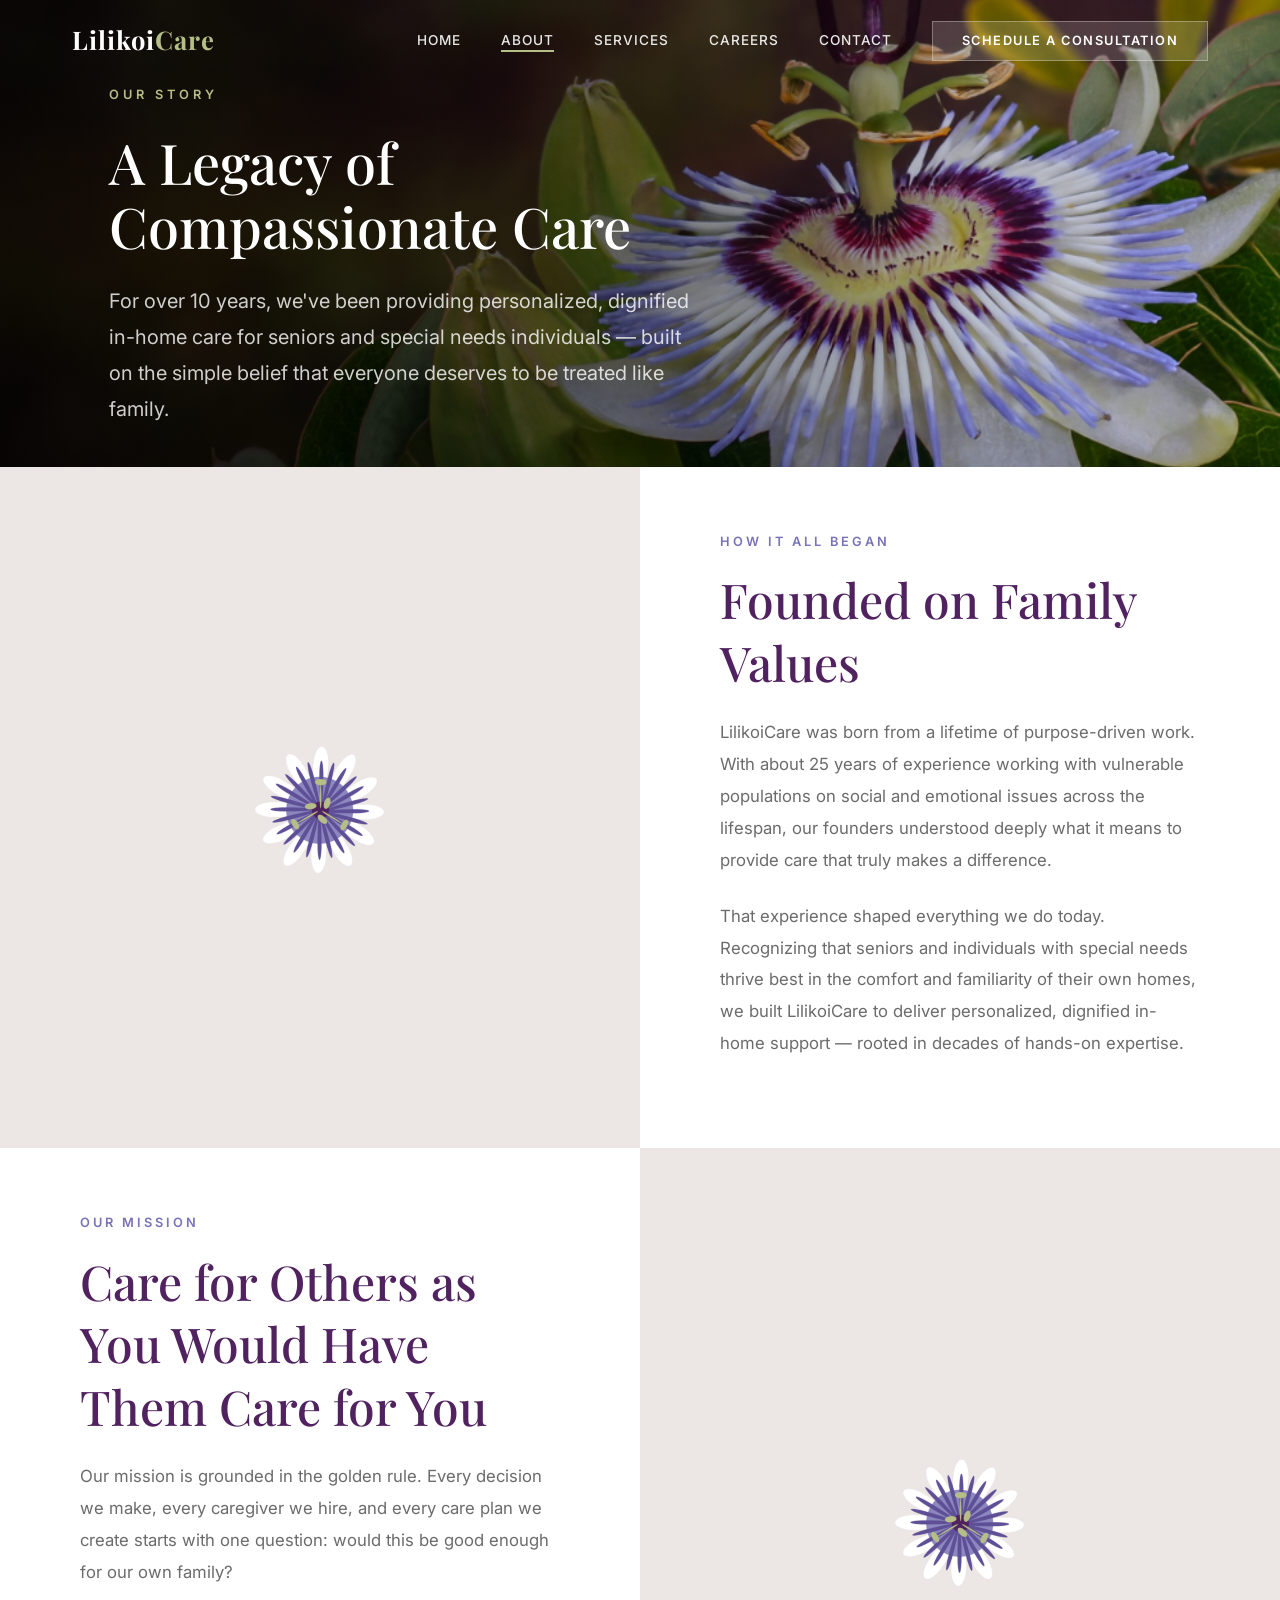
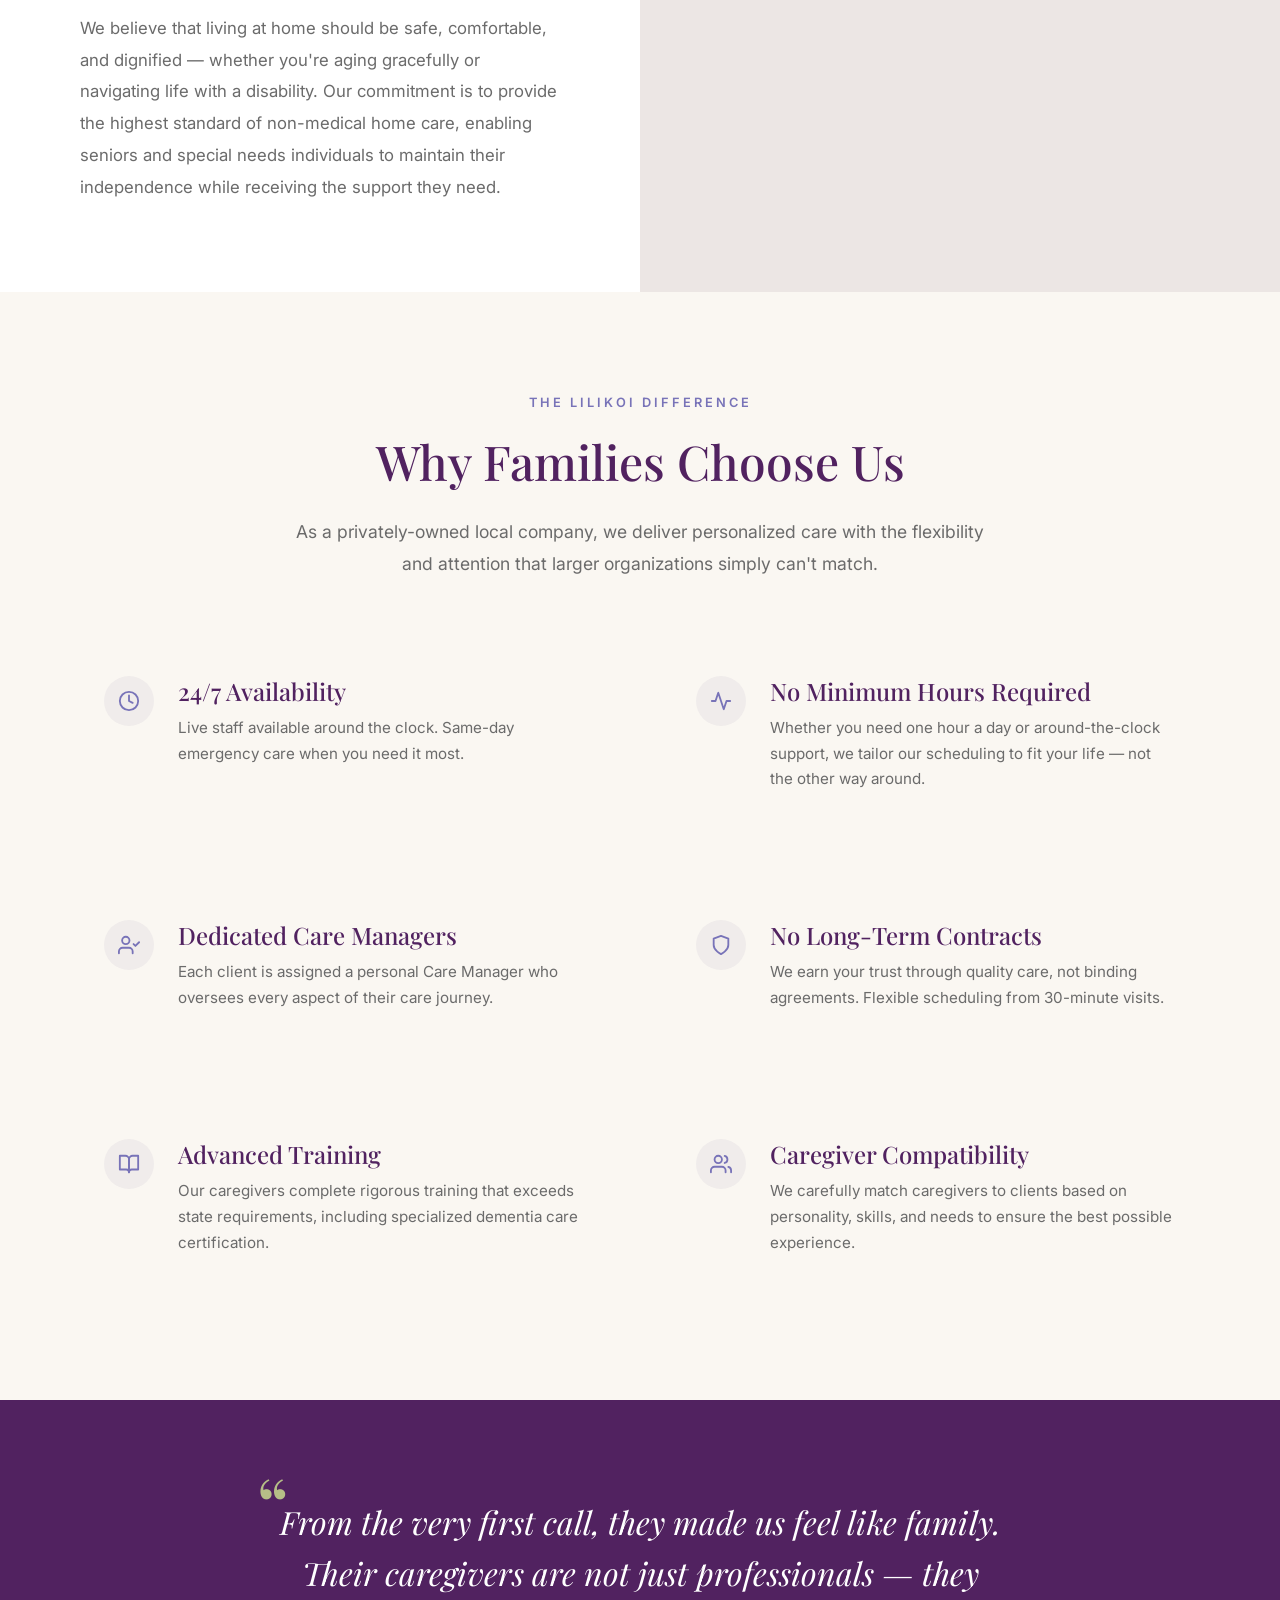
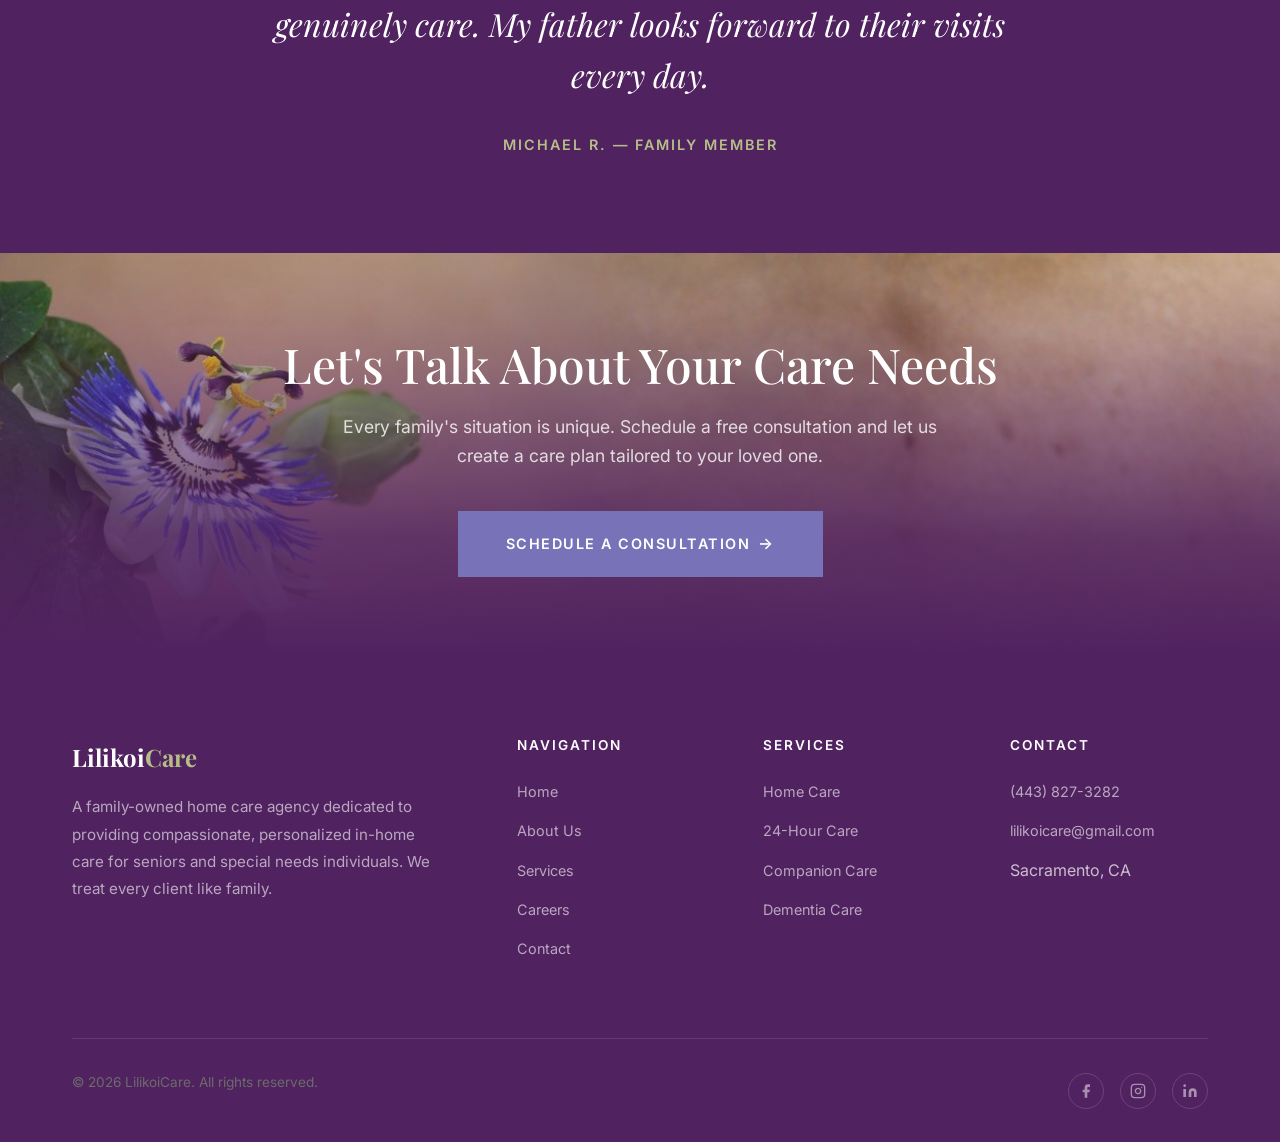
==== commit 6285f2e3: "Link Facebook button to lilikoicare profile on all pages" ====
--- a/about.html
+++ b/about.html
@@ -220,7 +220,7 @@
       <div class="footer__bottom">
         <p>&copy; 2026 LilikoiCare. All rights reserved.</p>
         <div class="footer__social">
-          <a href="#" aria-label="Facebook">
+          <a href="https://www.facebook.com/lilikoicare/" aria-label="Facebook" target="_blank" rel="noopener noreferrer">
             <svg width="16" height="16" viewBox="0 0 24 24" fill="currentColor"><path d="M18 2h-3a5 5 0 0 0-5 5v3H7v4h3v8h4v-8h3l1-4h-4V7a1 1 0 0 1 1-1h3z"></path></svg>
           </a>
           <a href="https://www.instagram.com/lilikoicare/" aria-label="Instagram" target="_blank" rel="noopener noreferrer">
--- a/css/styles.css
+++ b/css/styles.css
@@ -758,7 +758,7 @@
   content: '';
   position: absolute;
   inset: 0;
-  background: linear-gradient(90deg, transparent 0%, rgba(81,34,96,0.1) 15%, rgba(81,34,96,0.5) 40%, rgba(81,34,96,0.85) 60%, rgba(81,34,96,0.95) 100%);
+  background: linear-gradient(180deg, transparent 0%, rgba(81,34,96,0.15) 15%, rgba(81,34,96,0.5) 40%, rgba(81,34,96,0.85) 70%, rgba(81,34,96,1) 100%);
   z-index: 0;
 }
 
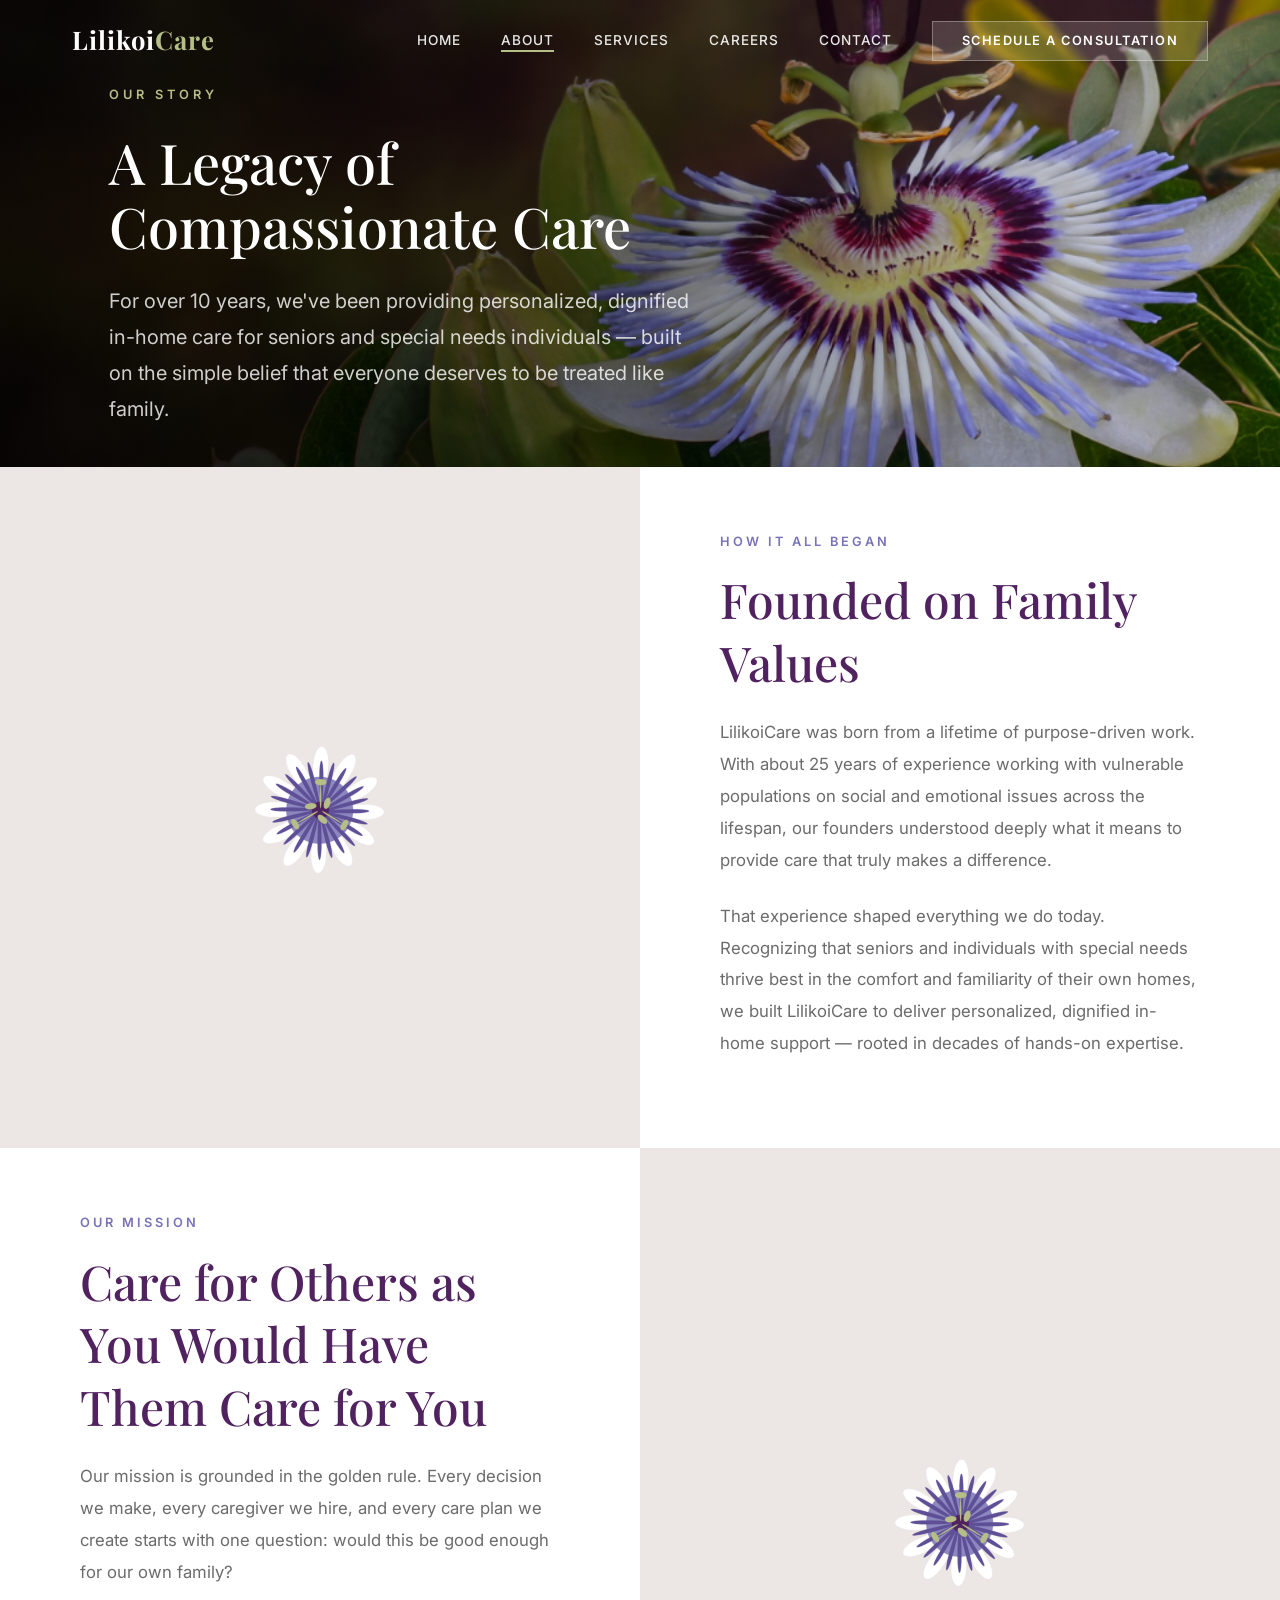
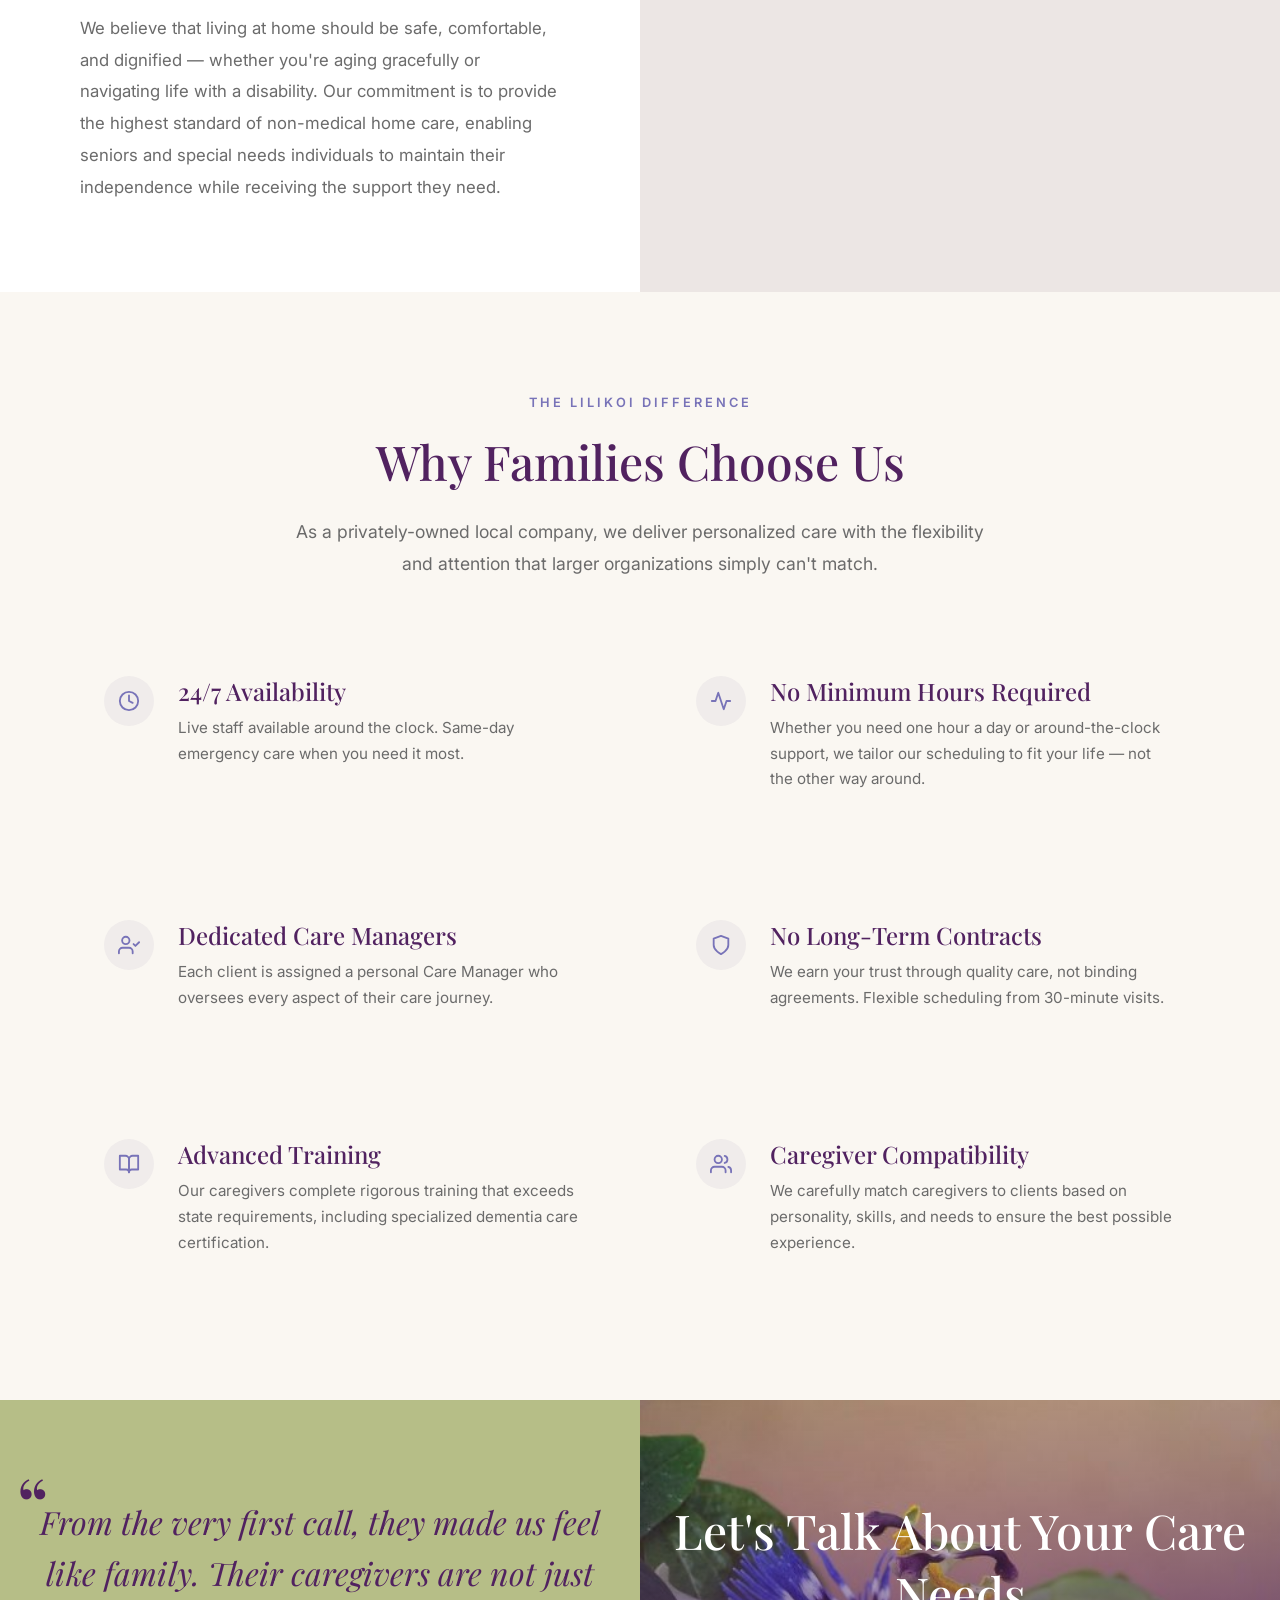
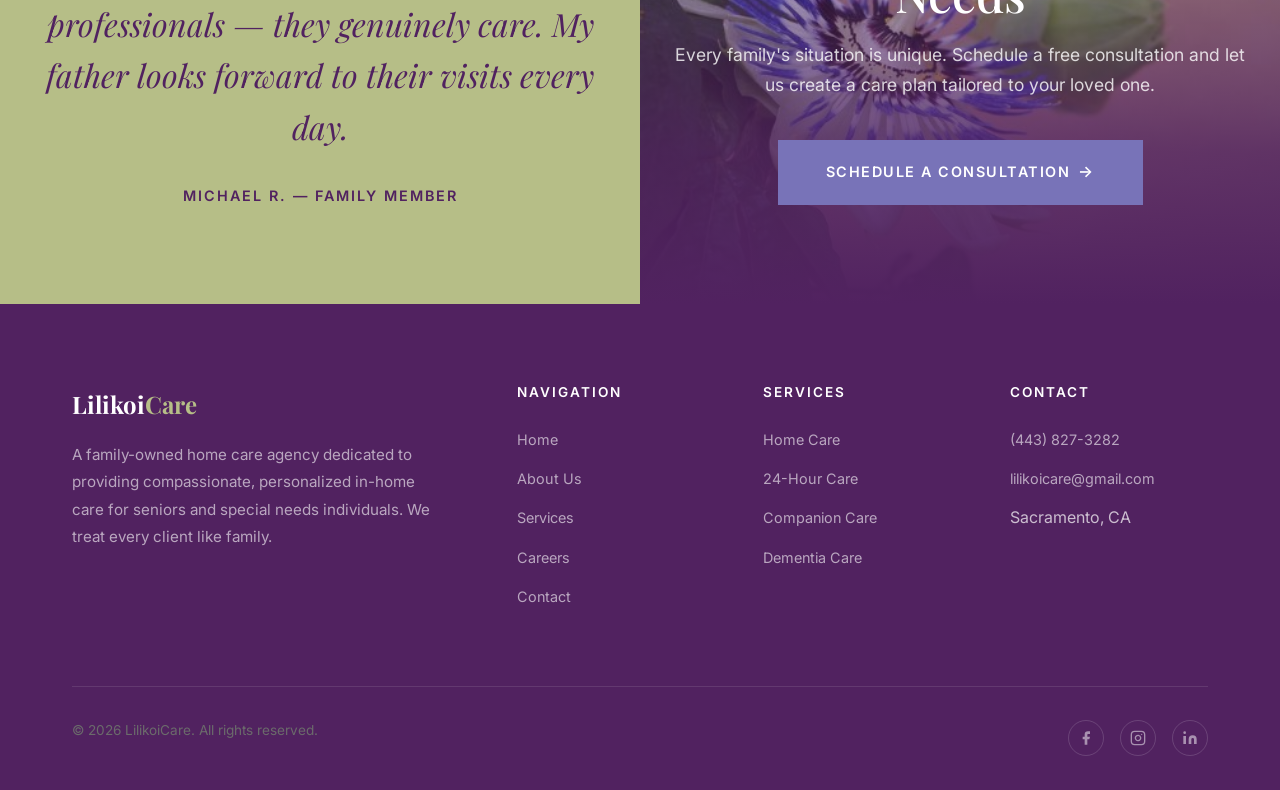
==== commit 531816a3: "Display testimonial and CTA side-by-side (50/50 split, stacks on mobile)" ====
--- a/about.html
+++ b/about.html
@@ -159,6 +159,7 @@
   </section>
 
   <!-- Testimonial -->
+  <div class="testimonial-cta-wrapper">
   <section class="testimonial">
     <div class="testimonial__content fade-in">
       <div class="testimonial__quote">
@@ -176,6 +177,7 @@
       <a href="contact.html" class="btn btn--primary btn--large btn--arrow">Schedule a Consultation</a>
     </div>
   </section>
+</div>
 
   <!-- Footer -->
   <footer class="footer">
--- a/css/styles.css
+++ b/css/styles.css
@@ -676,8 +676,32 @@
 }
 
 /* --- Testimonial Section --- */
+.testimonial-cta-wrapper {
+  display: flex;
+  flex-wrap: wrap;
+}
+
+.testimonial-cta-wrapper .testimonial,
+.testimonial-cta-wrapper .cta-banner {
+  flex: 1 1 50%;
+  min-width: 300px;
+  display: flex;
+  align-items: center;
+  justify-content: center;
+}
+
+@media (max-width: 768px) {
+  .testimonial-cta-wrapper {
+    flex-direction: column;
+  }
+  .testimonial-cta-wrapper .testimonial,
+  .testimonial-cta-wrapper .cta-banner {
+    flex: 1 1 100%;
+  }
+}
+
 .testimonial {
-  background-color: var(--color-secondary);
+  background-color: var(--color-primary-light);
   padding: 6rem 0;
   text-align: center;
 }
@@ -691,7 +715,7 @@
 .testimonial__quote {
   font-family: var(--font-heading);
   font-size: clamp(1.4rem, 3vw, 2rem);
-  color: var(--color-white);
+  color: #512260;
   line-height: 1.6;
   margin-bottom: 2rem;
   font-style: italic;
@@ -701,7 +725,7 @@
 .testimonial__quote::before {
   content: '\201C';
   font-size: 5rem;
-  color: var(--color-primary-light);
+  color: #512260;
   position: absolute;
   top: -2rem;
   left: -1rem;
@@ -710,7 +734,7 @@
 }
 
 .testimonial__author {
-  color: var(--color-primary-light);
+  color: #512260;
   font-size: 0.9rem;
   font-weight: 600;
   letter-spacing: 2px;
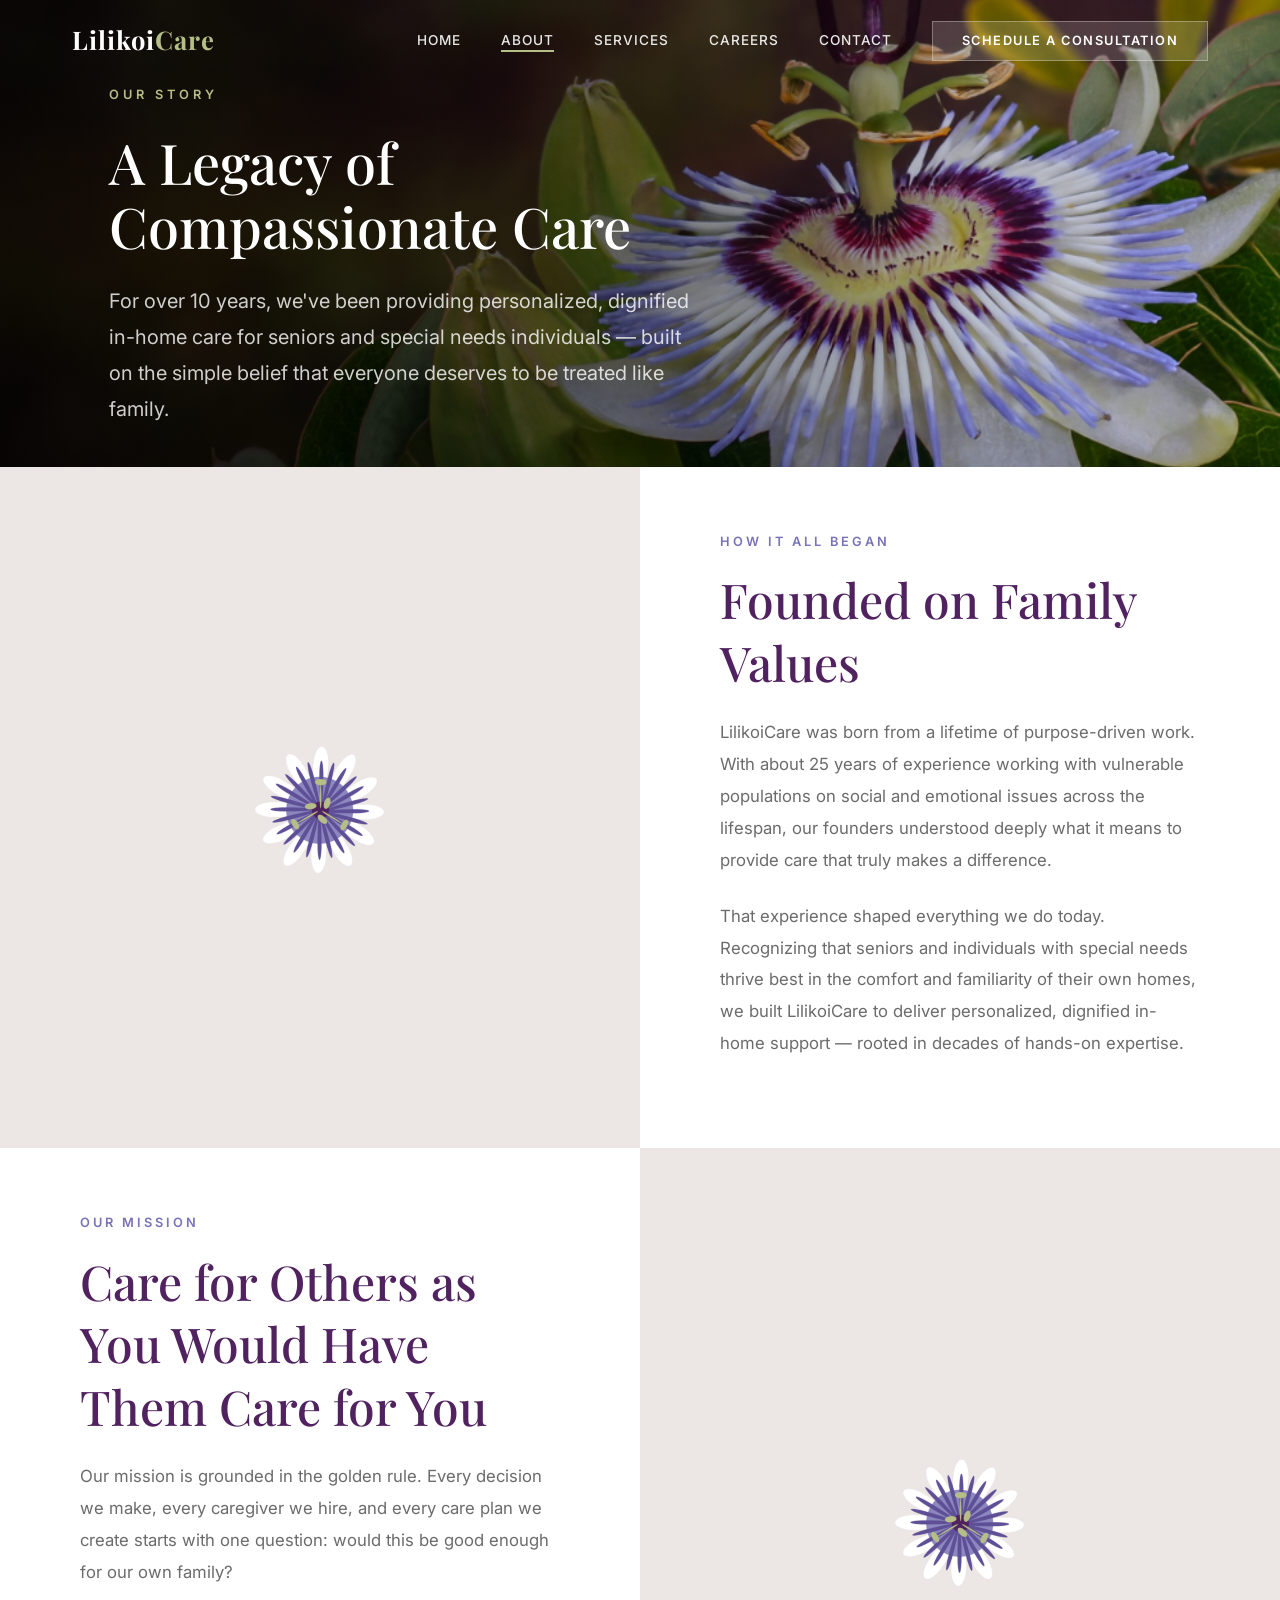
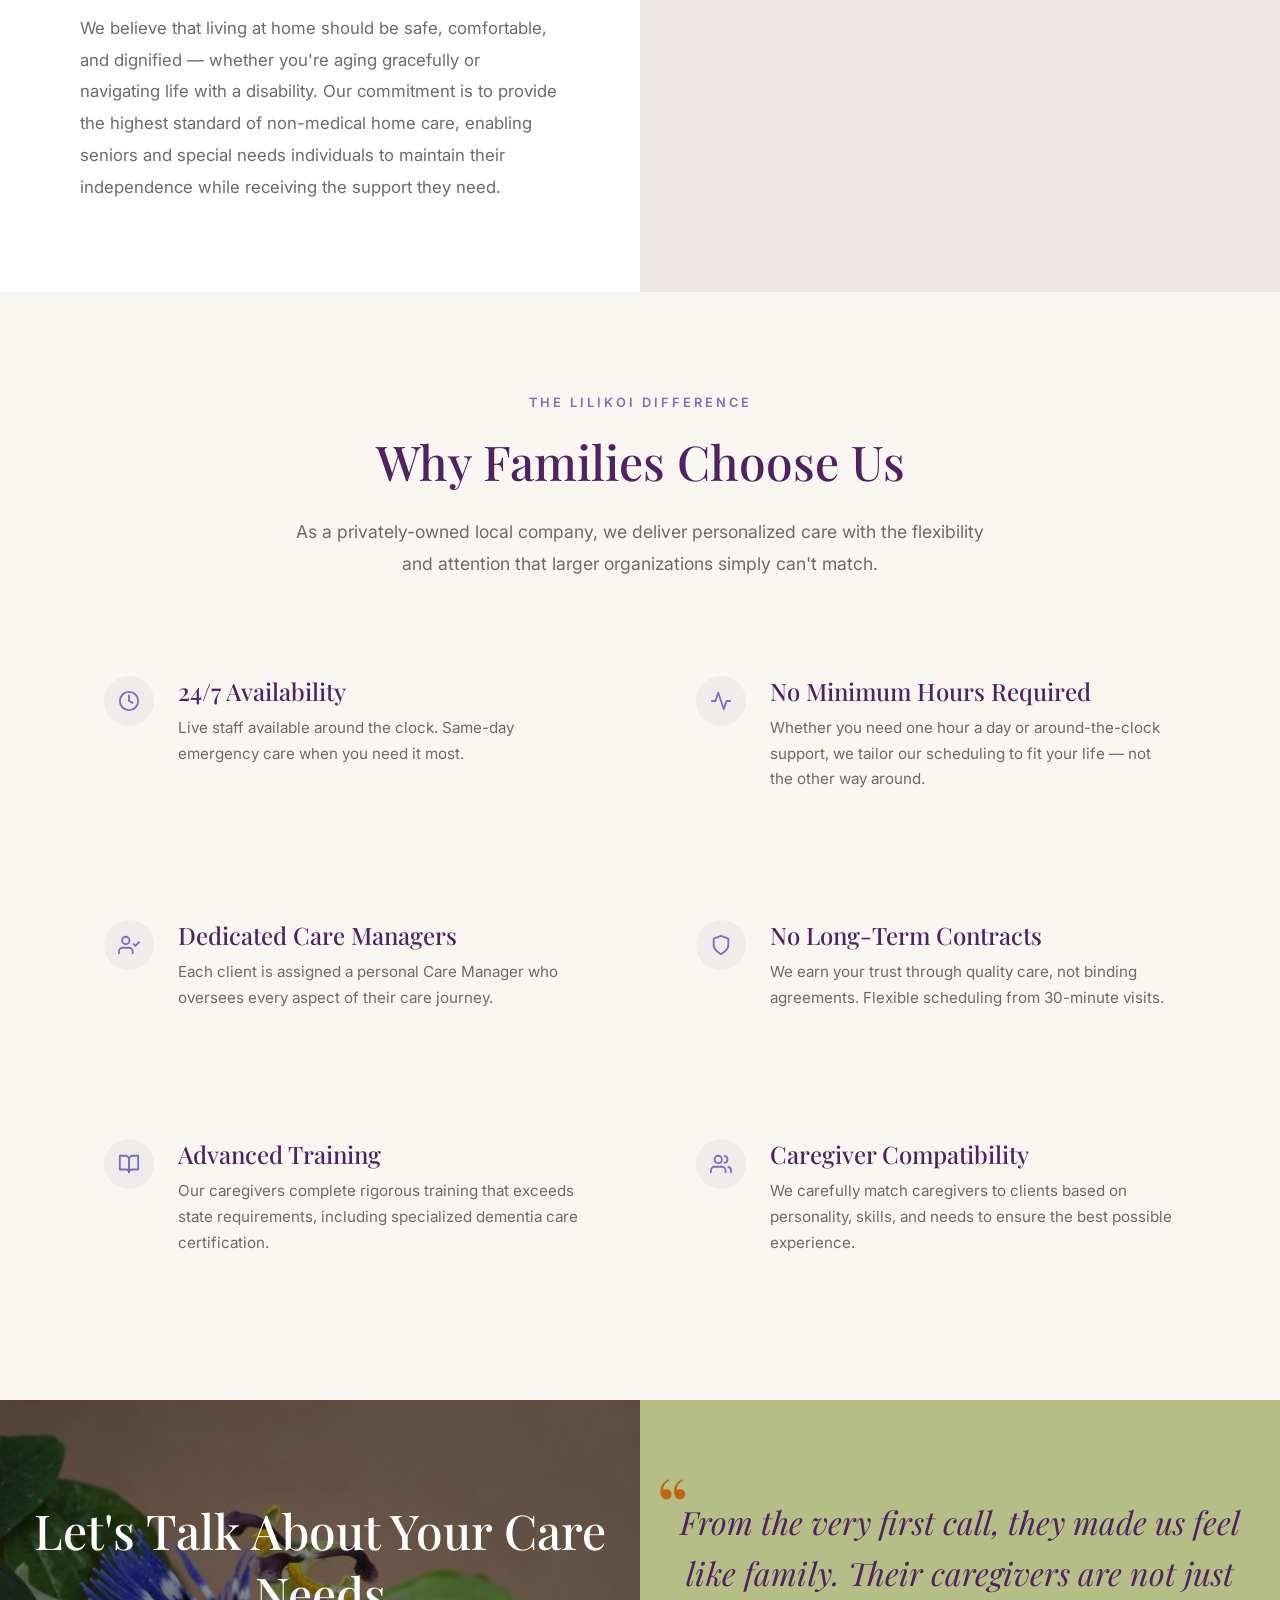
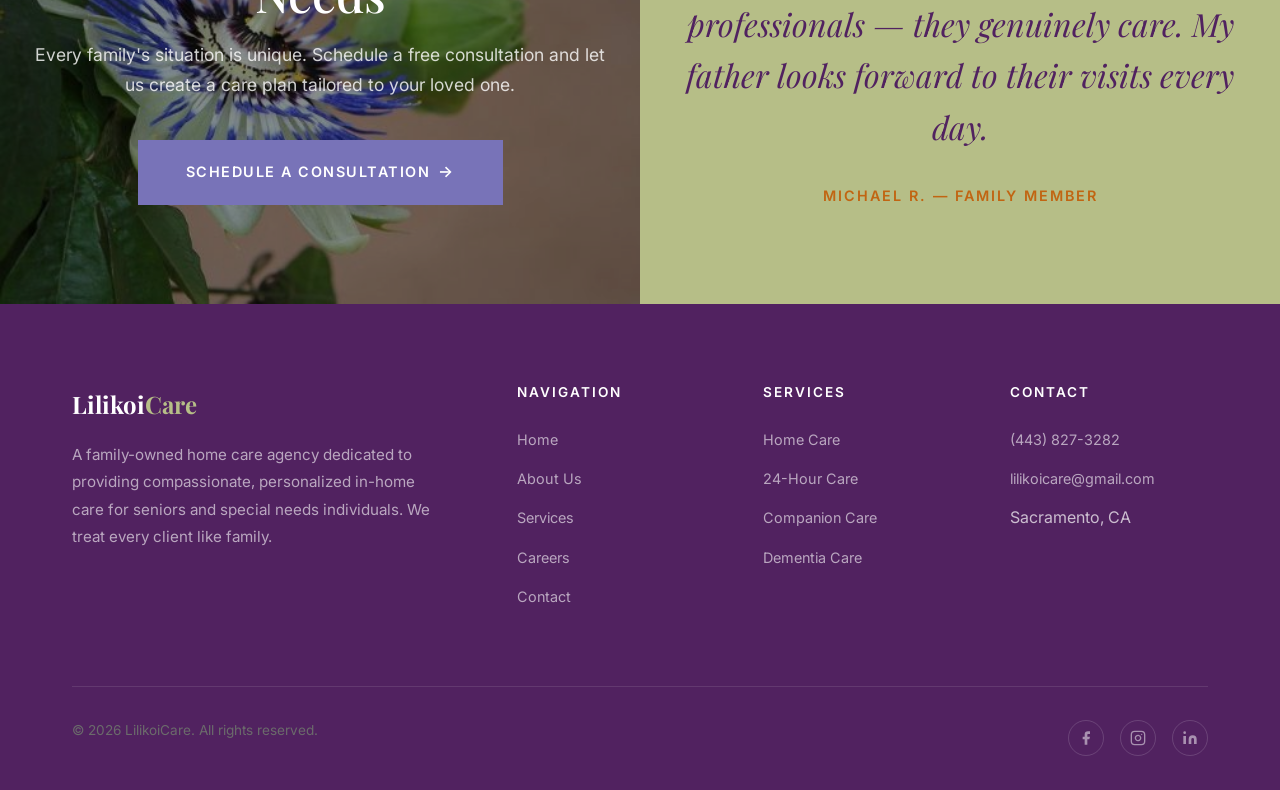
==== commit fa8ec898: "Swap CTA/testimonial order, orange quotation marks, re-add CTA gradient" ====
--- a/about.html
+++ b/about.html
@@ -160,21 +160,21 @@
 
   <!-- Testimonial -->
   <div class="testimonial-cta-wrapper">
-  <section class="testimonial">
-    <div class="testimonial__content fade-in">
-      <div class="testimonial__quote">
-        From the very first call, they made us feel like family. Their caregivers are not just professionals &mdash; they genuinely care. My father looks forward to their visits every day.
-      </div>
-      <div class="testimonial__author">Michael R. &mdash; Family Member</div>
-    </div>
-  </section>
-
   <!-- CTA Banner -->
   <section class="cta-banner">
     <div class="container fade-in">
       <h2>Let's Talk About Your Care Needs</h2>
       <p>Every family's situation is unique. Schedule a free consultation and let us create a care plan tailored to your loved one.</p>
       <a href="contact.html" class="btn btn--primary btn--large btn--arrow">Schedule a Consultation</a>
+    </div>
+  </section>
+
+  <section class="testimonial">
+    <div class="testimonial__content fade-in">
+      <div class="testimonial__quote">
+        From the very first call, they made us feel like family. Their caregivers are not just professionals &mdash; they genuinely care. My father looks forward to their visits every day.
+      </div>
+      <div class="testimonial__author">Michael R. &mdash; Family Member</div>
     </div>
   </section>
 </div>
--- a/css/styles.css
+++ b/css/styles.css
@@ -725,7 +725,7 @@
 .testimonial__quote::before {
   content: '\201C';
   font-size: 5rem;
-  color: #512260;
+  color: #c16512;
   position: absolute;
   top: -2rem;
   left: -1rem;
@@ -734,7 +734,7 @@
 }
 
 .testimonial__author {
-  color: #512260;
+  color: #c16512;
   font-size: 0.9rem;
   font-weight: 600;
   letter-spacing: 2px;
@@ -782,7 +782,7 @@
   content: '';
   position: absolute;
   inset: 0;
-  background: linear-gradient(180deg, transparent 0%, rgba(81,34,96,0.15) 15%, rgba(81,34,96,0.5) 40%, rgba(81,34,96,0.85) 70%, rgba(81,34,96,1) 100%);
+  background: rgba(0,0,0,0.45);
   z-index: 0;
 }
 
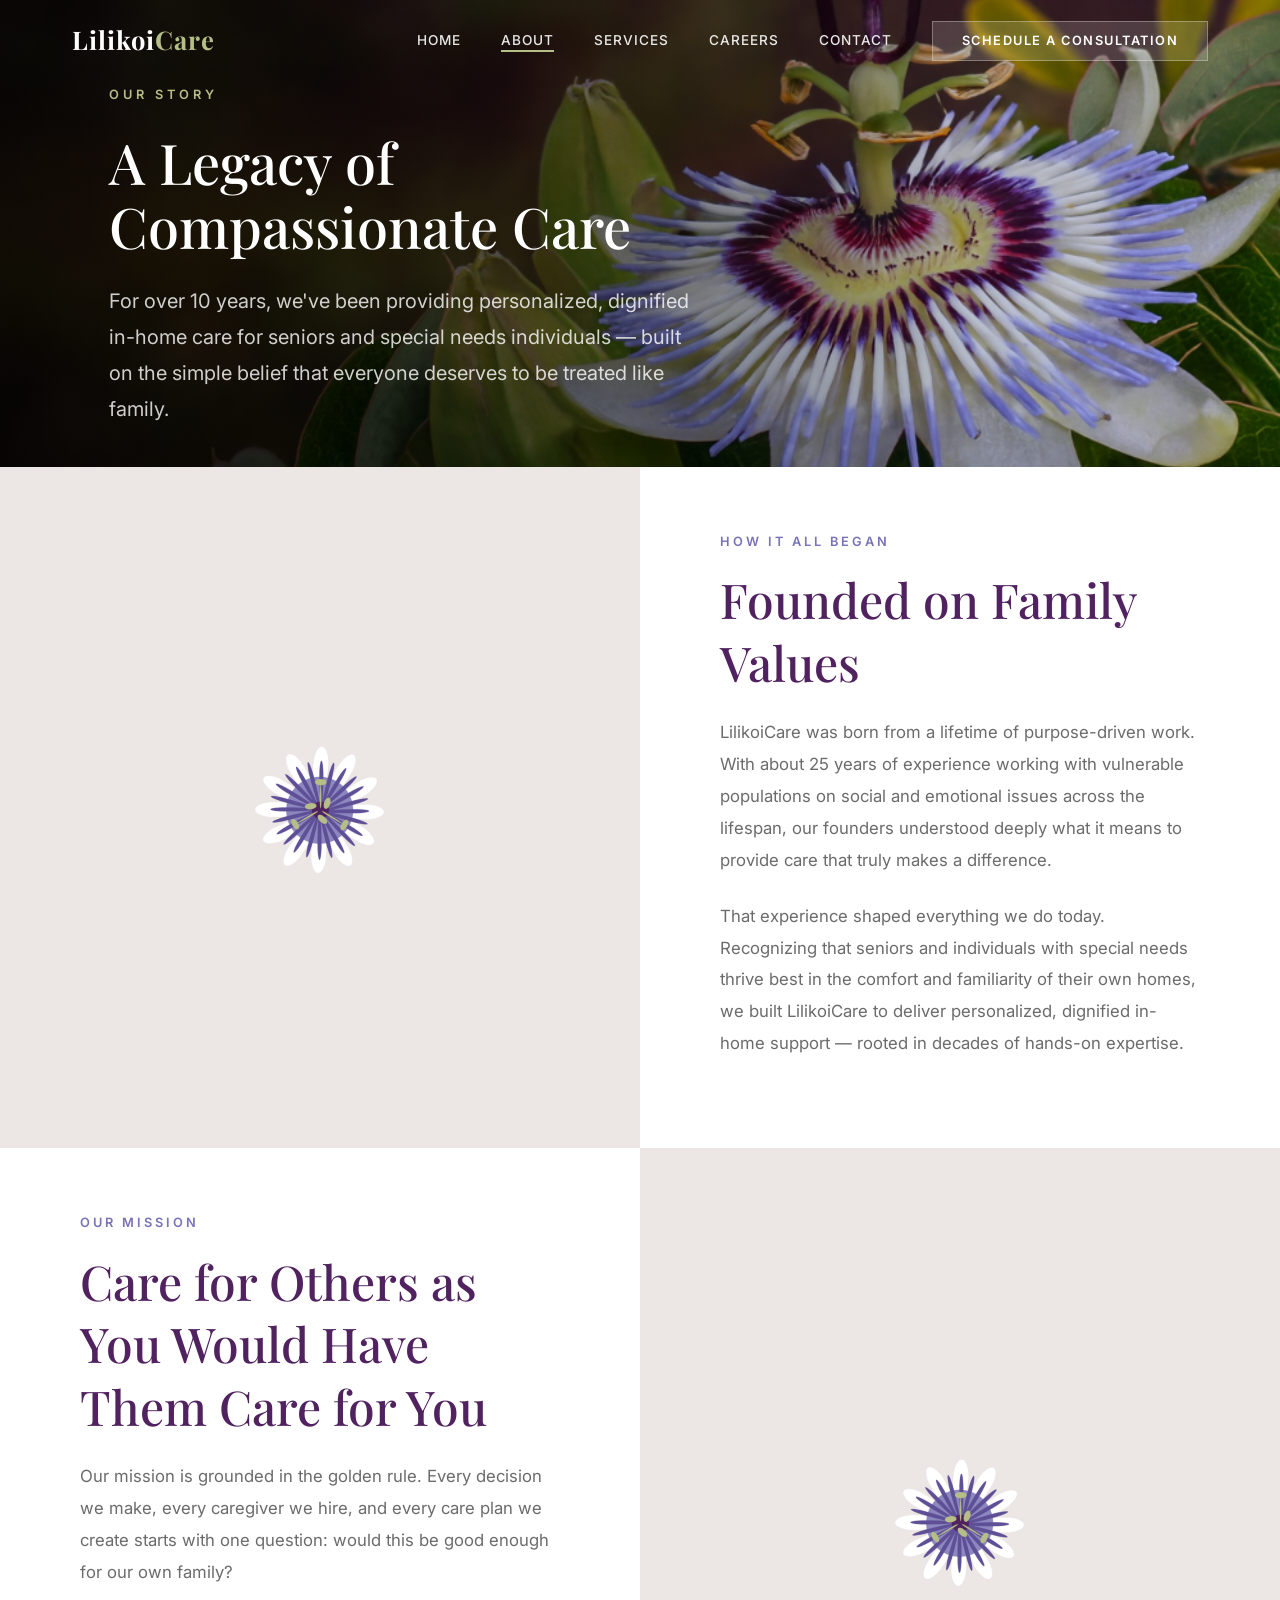
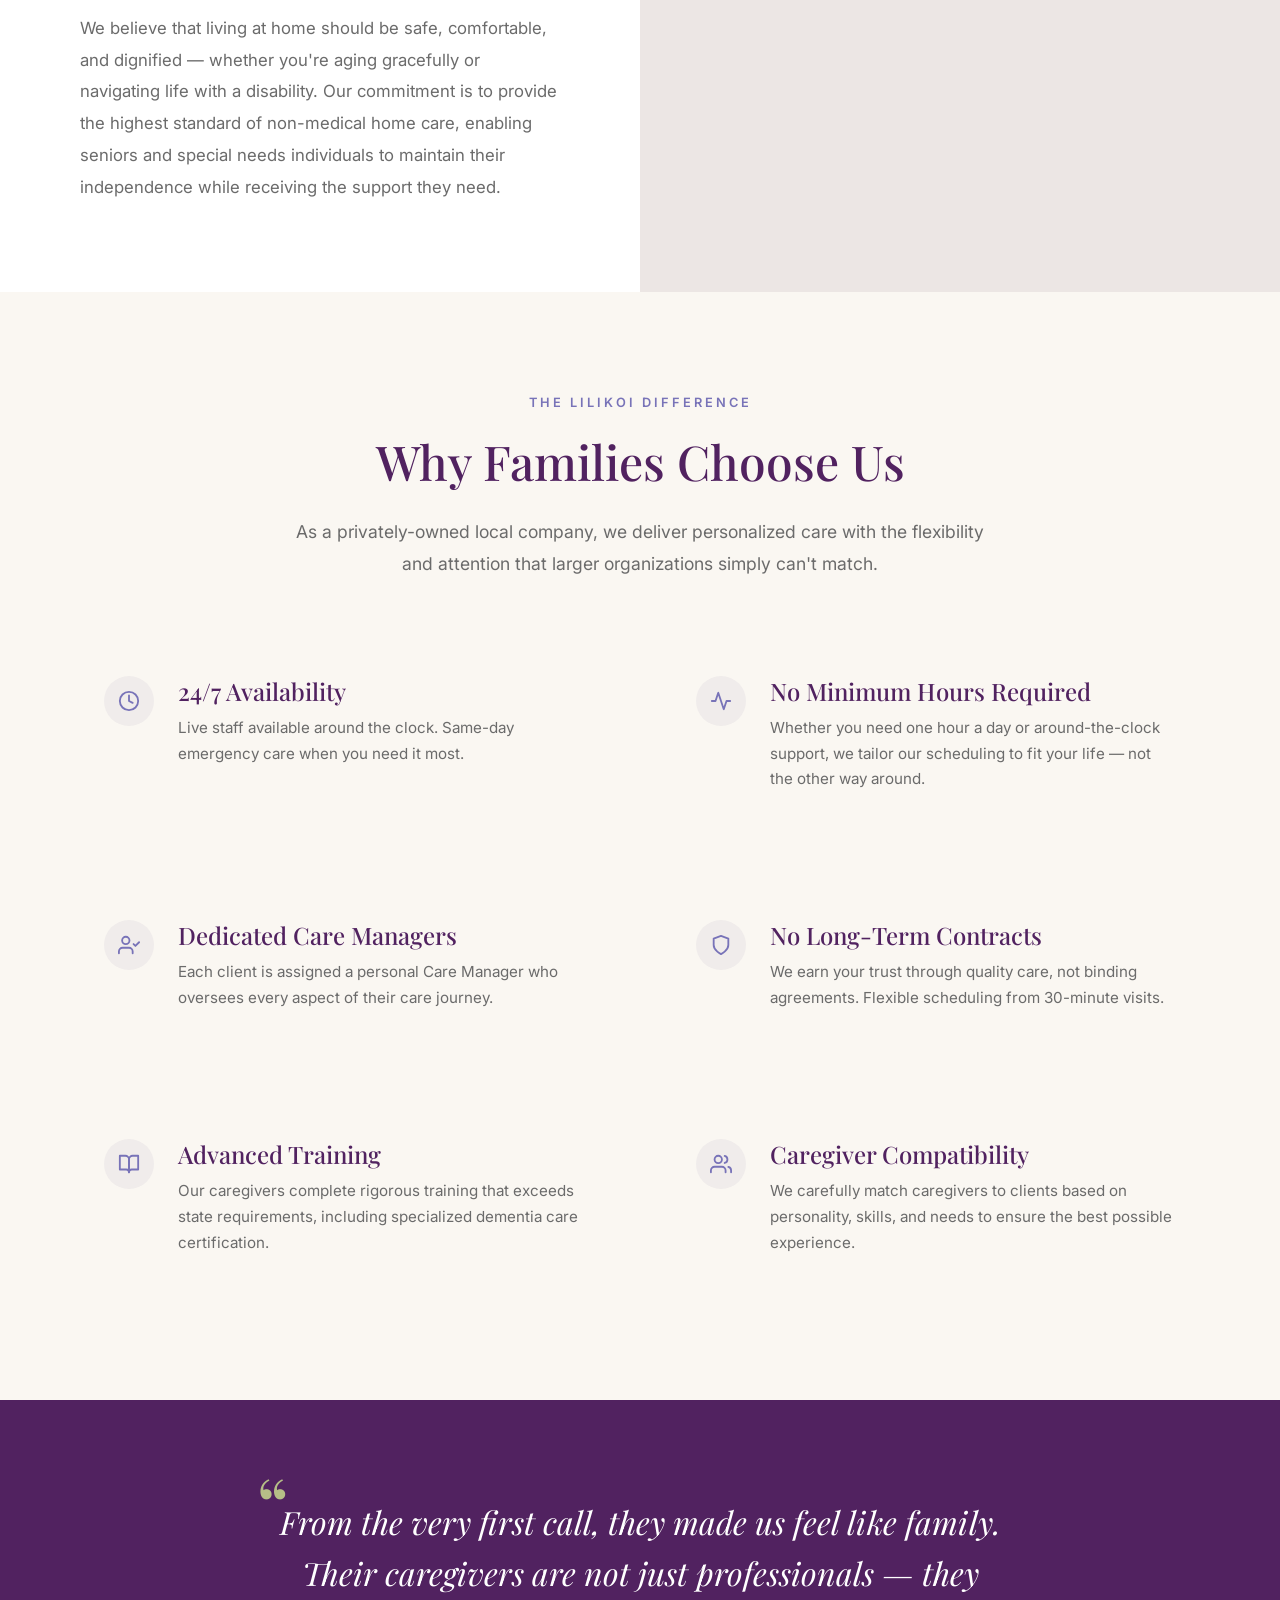
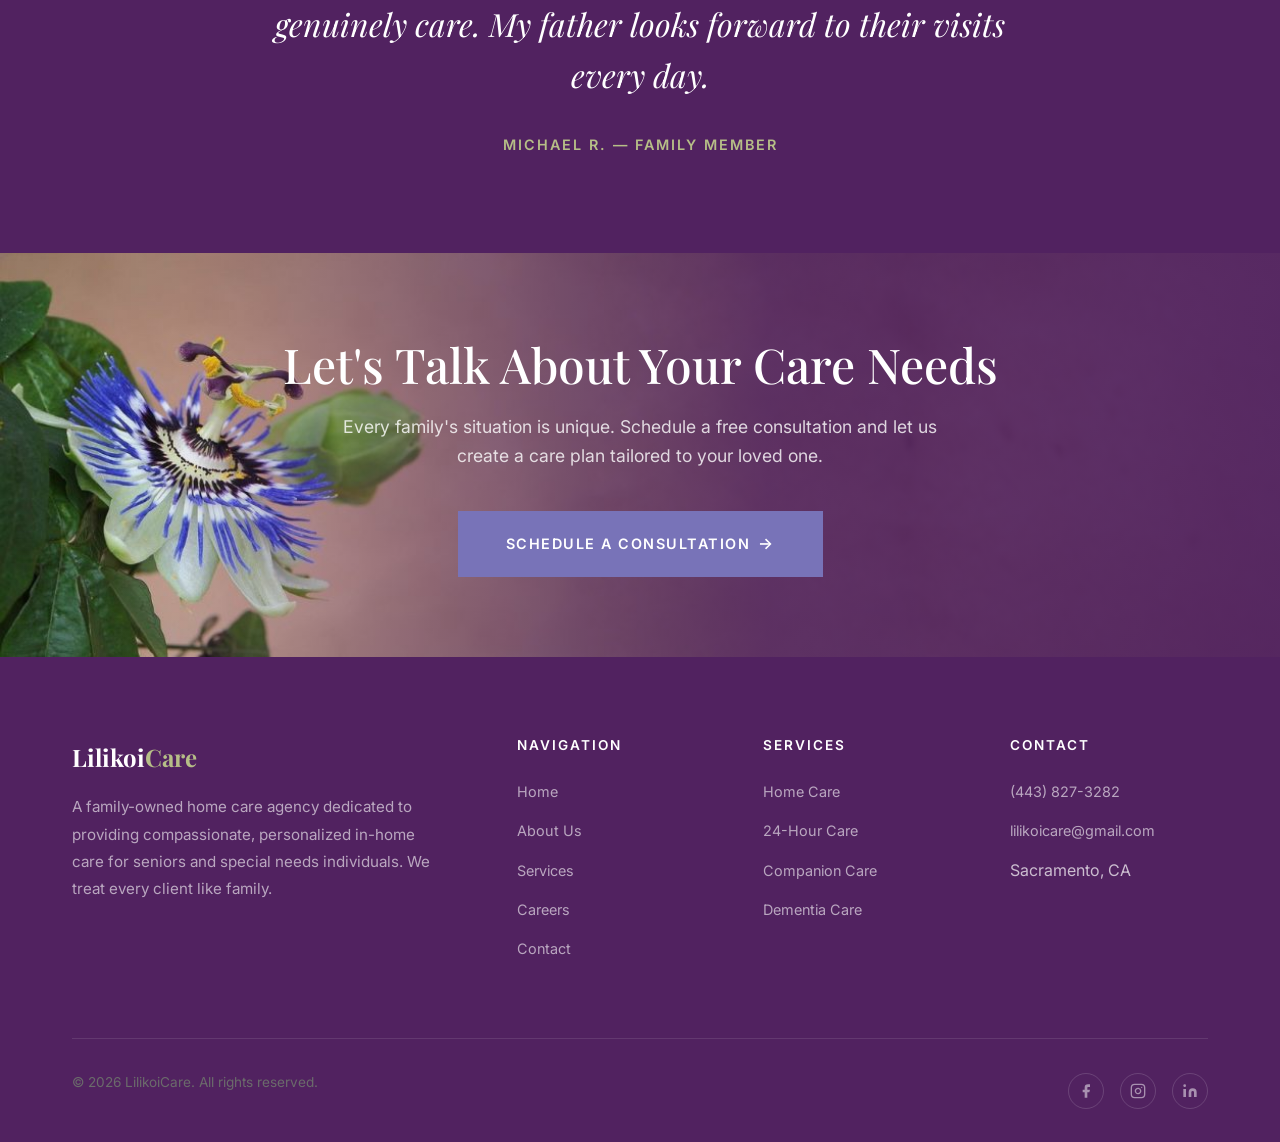
==== commit 670a68e7: "Revert testimonial/CTA to original stacked layout with original colors" ====
--- a/about.html
+++ b/about.html
@@ -159,7 +159,16 @@
   </section>
 
   <!-- Testimonial -->
-  <div class="testimonial-cta-wrapper">
+  <!-- Testimonial -->
+  <section class="testimonial">
+    <div class="testimonial__content fade-in">
+      <div class="testimonial__quote">
+        From the very first call, they made us feel like family. Their caregivers are not just professionals &mdash; they genuinely care. My father looks forward to their visits every day.
+      </div>
+      <div class="testimonial__author">Michael R. &mdash; Family Member</div>
+    </div>
+  </section>
+
   <!-- CTA Banner -->
   <section class="cta-banner">
     <div class="container fade-in">
@@ -168,16 +177,6 @@
       <a href="contact.html" class="btn btn--primary btn--large btn--arrow">Schedule a Consultation</a>
     </div>
   </section>
-
-  <section class="testimonial">
-    <div class="testimonial__content fade-in">
-      <div class="testimonial__quote">
-        From the very first call, they made us feel like family. Their caregivers are not just professionals &mdash; they genuinely care. My father looks forward to their visits every day.
-      </div>
-      <div class="testimonial__author">Michael R. &mdash; Family Member</div>
-    </div>
-  </section>
-</div>
 
   <!-- Footer -->
   <footer class="footer">
--- a/css/styles.css
+++ b/css/styles.css
@@ -676,32 +676,8 @@
 }
 
 /* --- Testimonial Section --- */
-.testimonial-cta-wrapper {
-  display: flex;
-  flex-wrap: wrap;
-}
-
-.testimonial-cta-wrapper .testimonial,
-.testimonial-cta-wrapper .cta-banner {
-  flex: 1 1 50%;
-  min-width: 300px;
-  display: flex;
-  align-items: center;
-  justify-content: center;
-}
-
-@media (max-width: 768px) {
-  .testimonial-cta-wrapper {
-    flex-direction: column;
-  }
-  .testimonial-cta-wrapper .testimonial,
-  .testimonial-cta-wrapper .cta-banner {
-    flex: 1 1 100%;
-  }
-}
-
 .testimonial {
-  background-color: var(--color-primary-light);
+  background-color: var(--color-secondary);
   padding: 6rem 0;
   text-align: center;
 }
@@ -715,7 +691,7 @@
 .testimonial__quote {
   font-family: var(--font-heading);
   font-size: clamp(1.4rem, 3vw, 2rem);
-  color: #512260;
+  color: var(--color-white);
   line-height: 1.6;
   margin-bottom: 2rem;
   font-style: italic;
@@ -725,7 +701,7 @@
 .testimonial__quote::before {
   content: '\201C';
   font-size: 5rem;
-  color: #c16512;
+  color: var(--color-primary-light);
   position: absolute;
   top: -2rem;
   left: -1rem;
@@ -734,7 +710,7 @@
 }
 
 .testimonial__author {
-  color: #c16512;
+  color: var(--color-primary-light);
   font-size: 0.9rem;
   font-weight: 600;
   letter-spacing: 2px;
@@ -782,7 +758,7 @@
   content: '';
   position: absolute;
   inset: 0;
-  background: rgba(0,0,0,0.45);
+  background: linear-gradient(90deg, transparent 0%, rgba(81,34,96,0.1) 15%, rgba(81,34,96,0.5) 40%, rgba(81,34,96,0.85) 60%, rgba(81,34,96,0.95) 100%);
   z-index: 0;
 }
 
@@ -1278,6 +1254,7 @@
     transition: right var(--transition);
     box-shadow: var(--shadow-lg);
     gap: 1.5rem;
+    z-index: 1001;
   }
 
   .nav__links--open {
@@ -1300,15 +1277,11 @@
   }
 
   .nav__overlay {
+    display: none !important;
+  }
+
+  .nav__cta {
     display: none;
-    position: fixed;
-    inset: 0;
-    background-color: rgba(0, 0, 0, 0.5);
-    z-index: 999;
-  }
-
-  .nav__overlay--visible {
-    display: block;
   }
 
   .content-block {
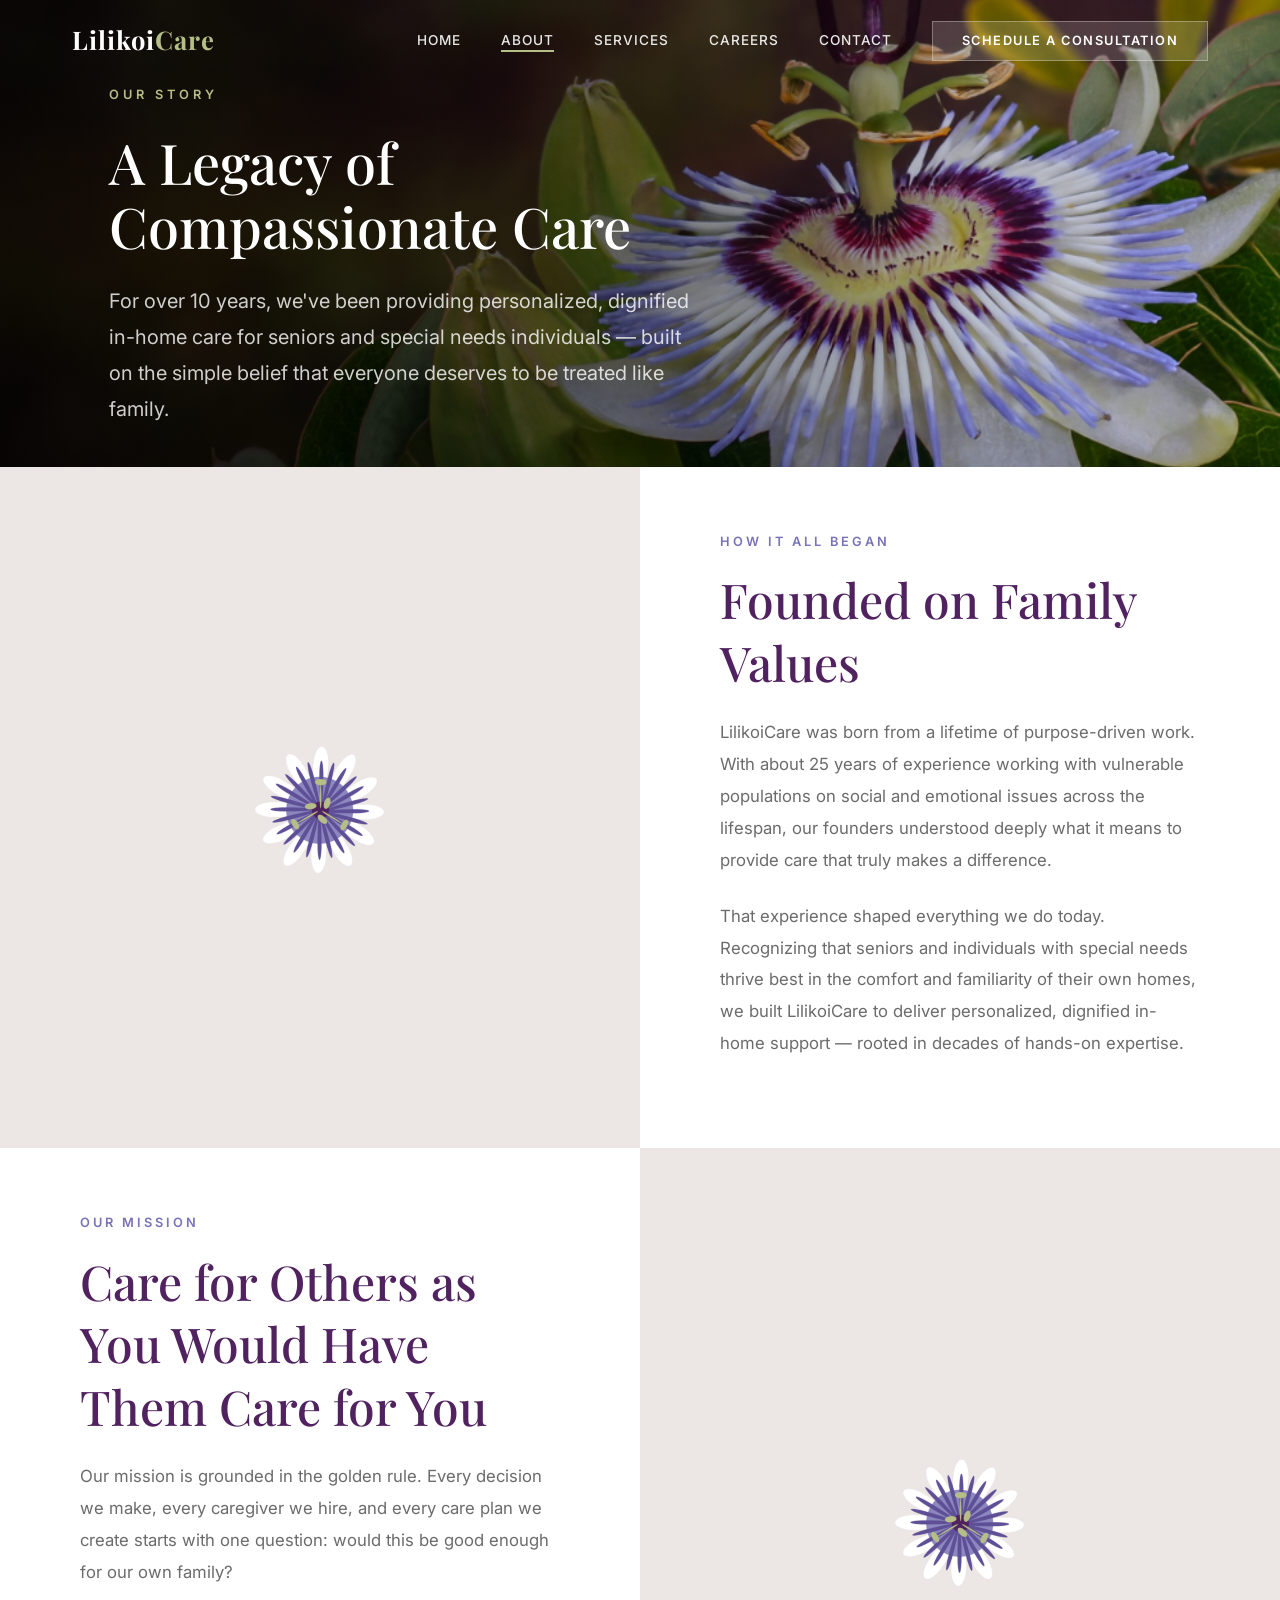
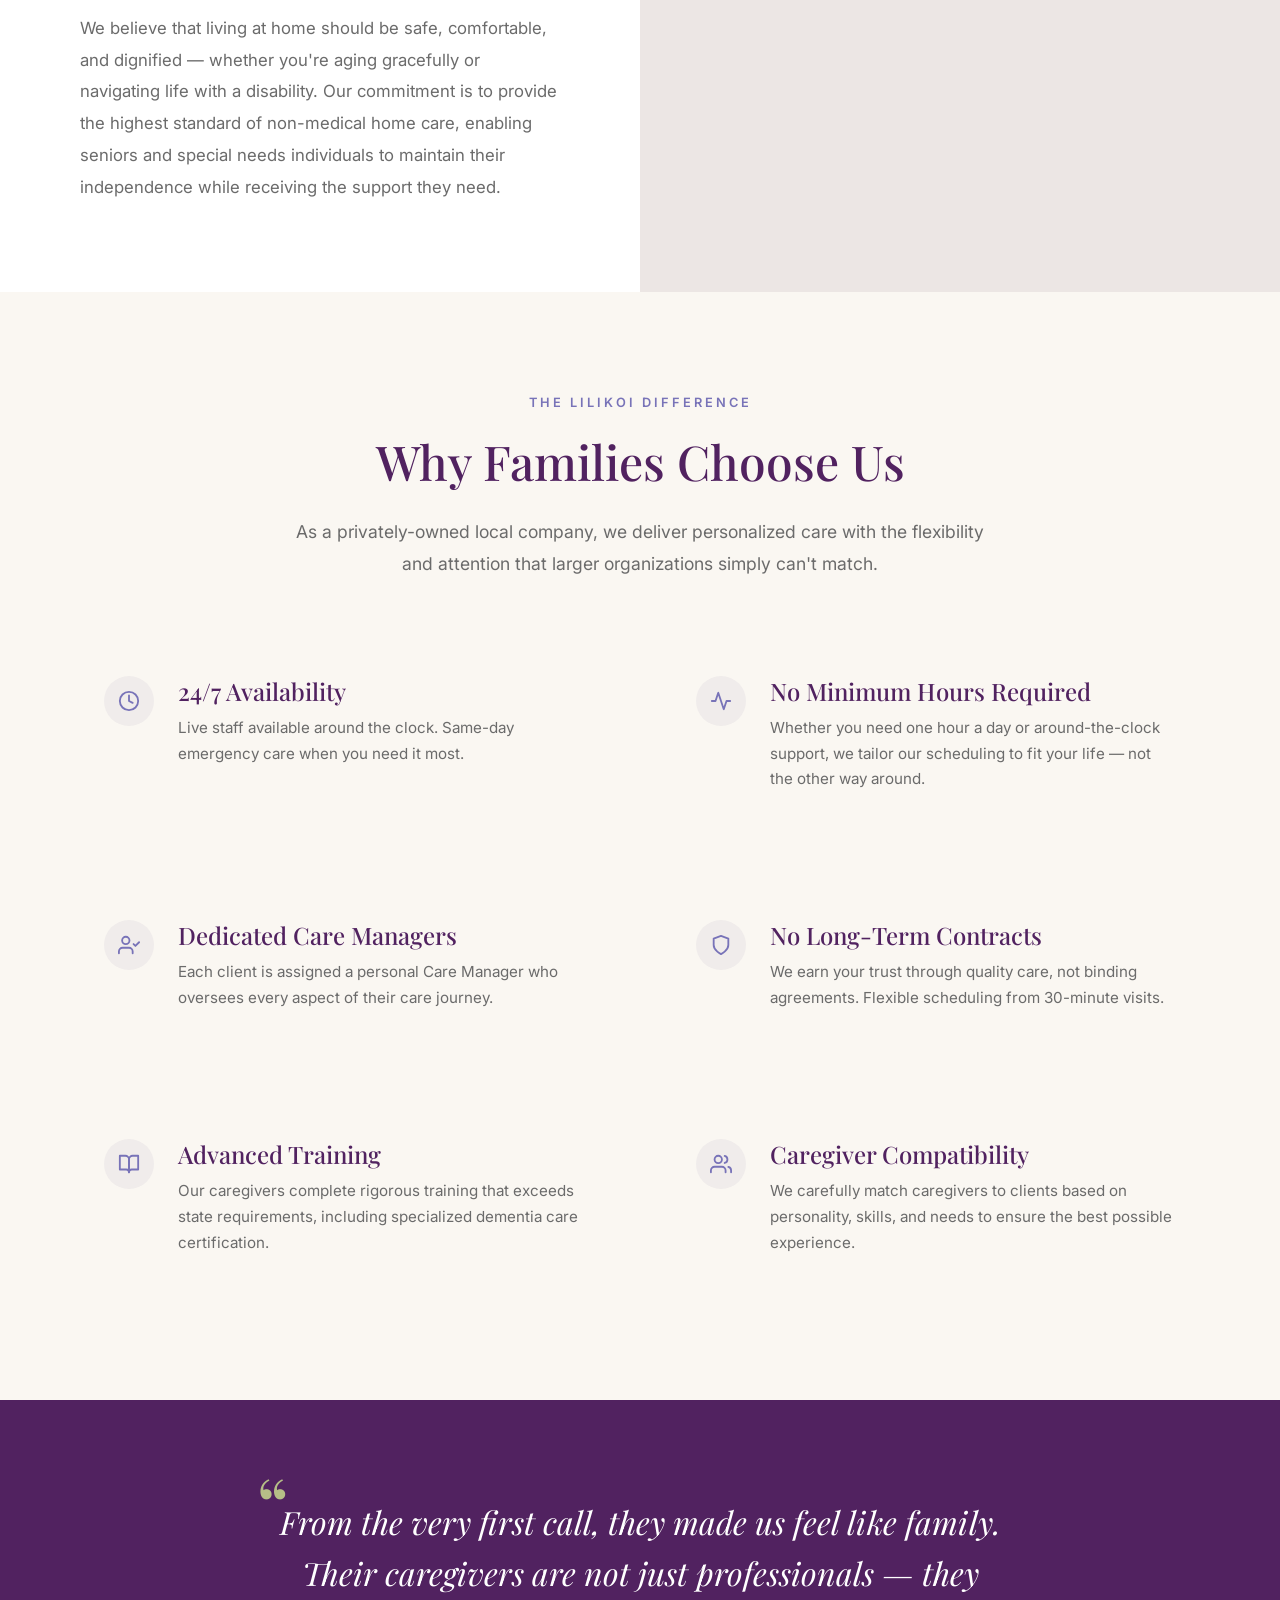
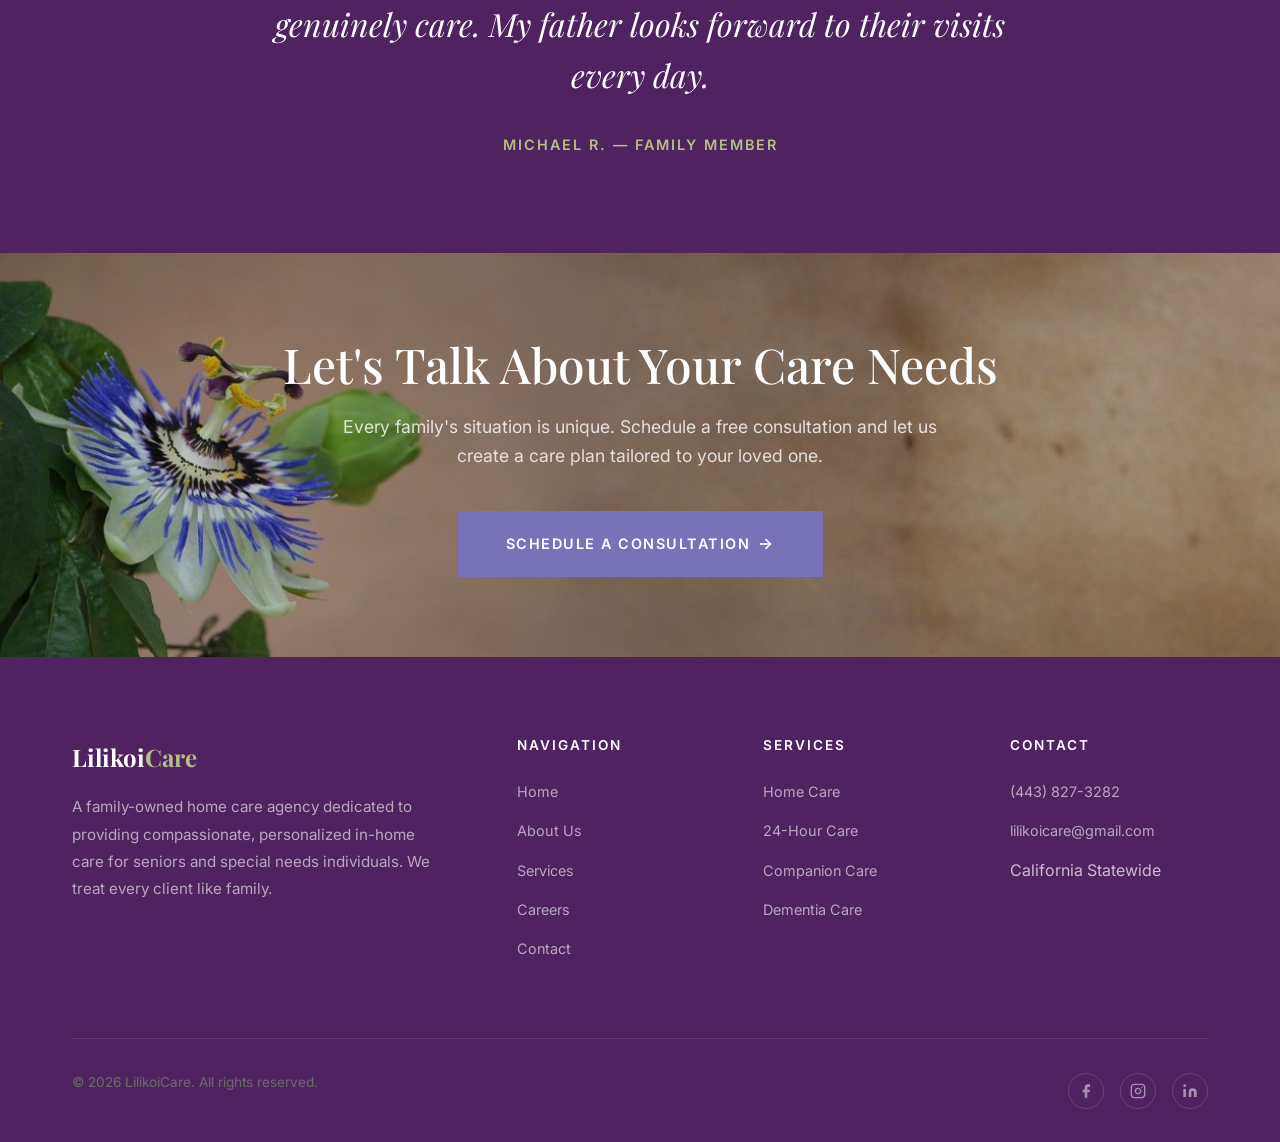
==== commit 4528cc4a: "Update service areas to reflect new California-wide coverage" ====
--- a/about.html
+++ b/about.html
@@ -213,7 +213,7 @@
           <ul class="footer__links">
             <li><a href="tel:+14438273282">(443) 827-3282</a></li>
             <li><a href="mailto:lilikoicare@gmail.com">lilikoicare@gmail.com</a></li>
-            <li>Sacramento, CA</li>
+            <li>California Statewide</li>
           </ul>
         </div>
       </div>
--- a/css/styles.css
+++ b/css/styles.css
@@ -758,7 +758,7 @@
   content: '';
   position: absolute;
   inset: 0;
-  background: linear-gradient(90deg, transparent 0%, rgba(81,34,96,0.1) 15%, rgba(81,34,96,0.5) 40%, rgba(81,34,96,0.85) 60%, rgba(81,34,96,0.95) 100%);
+  background: rgba(0,0,0,0.25);
   z-index: 0;
 }
 
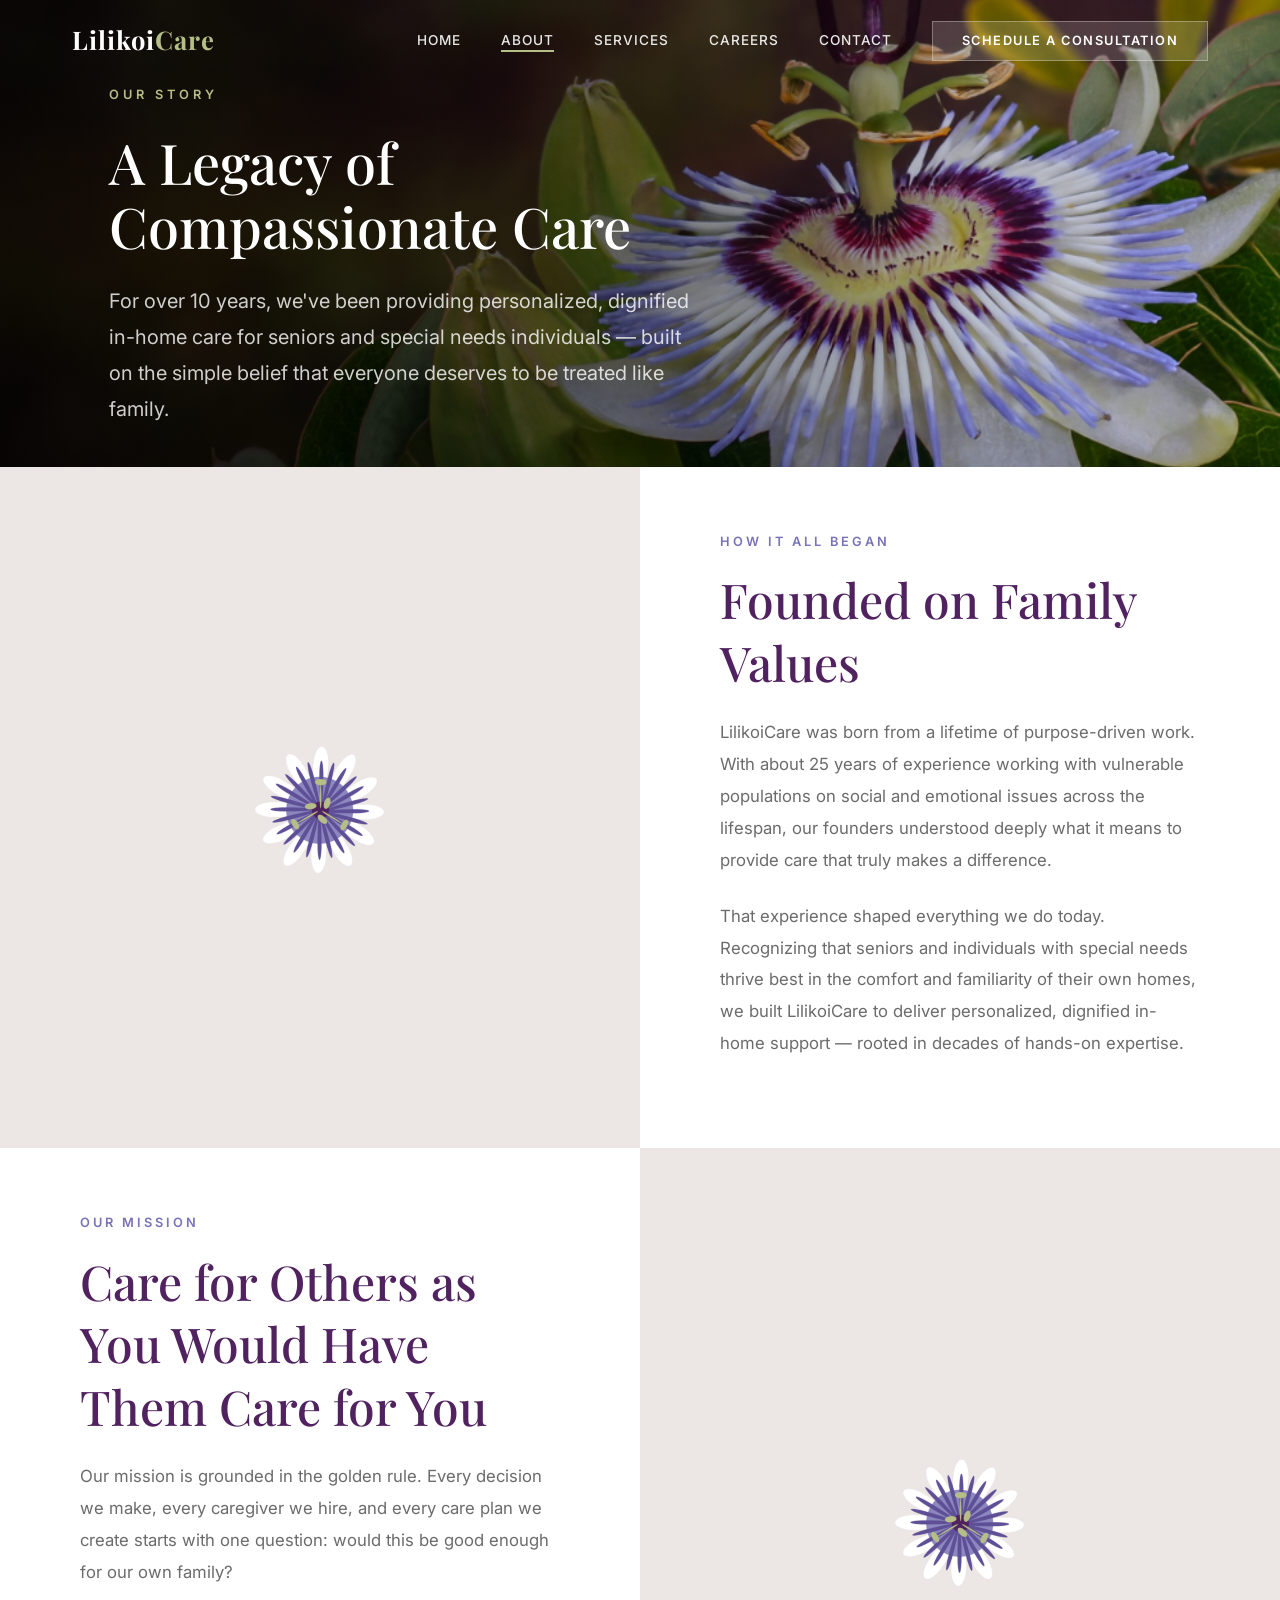
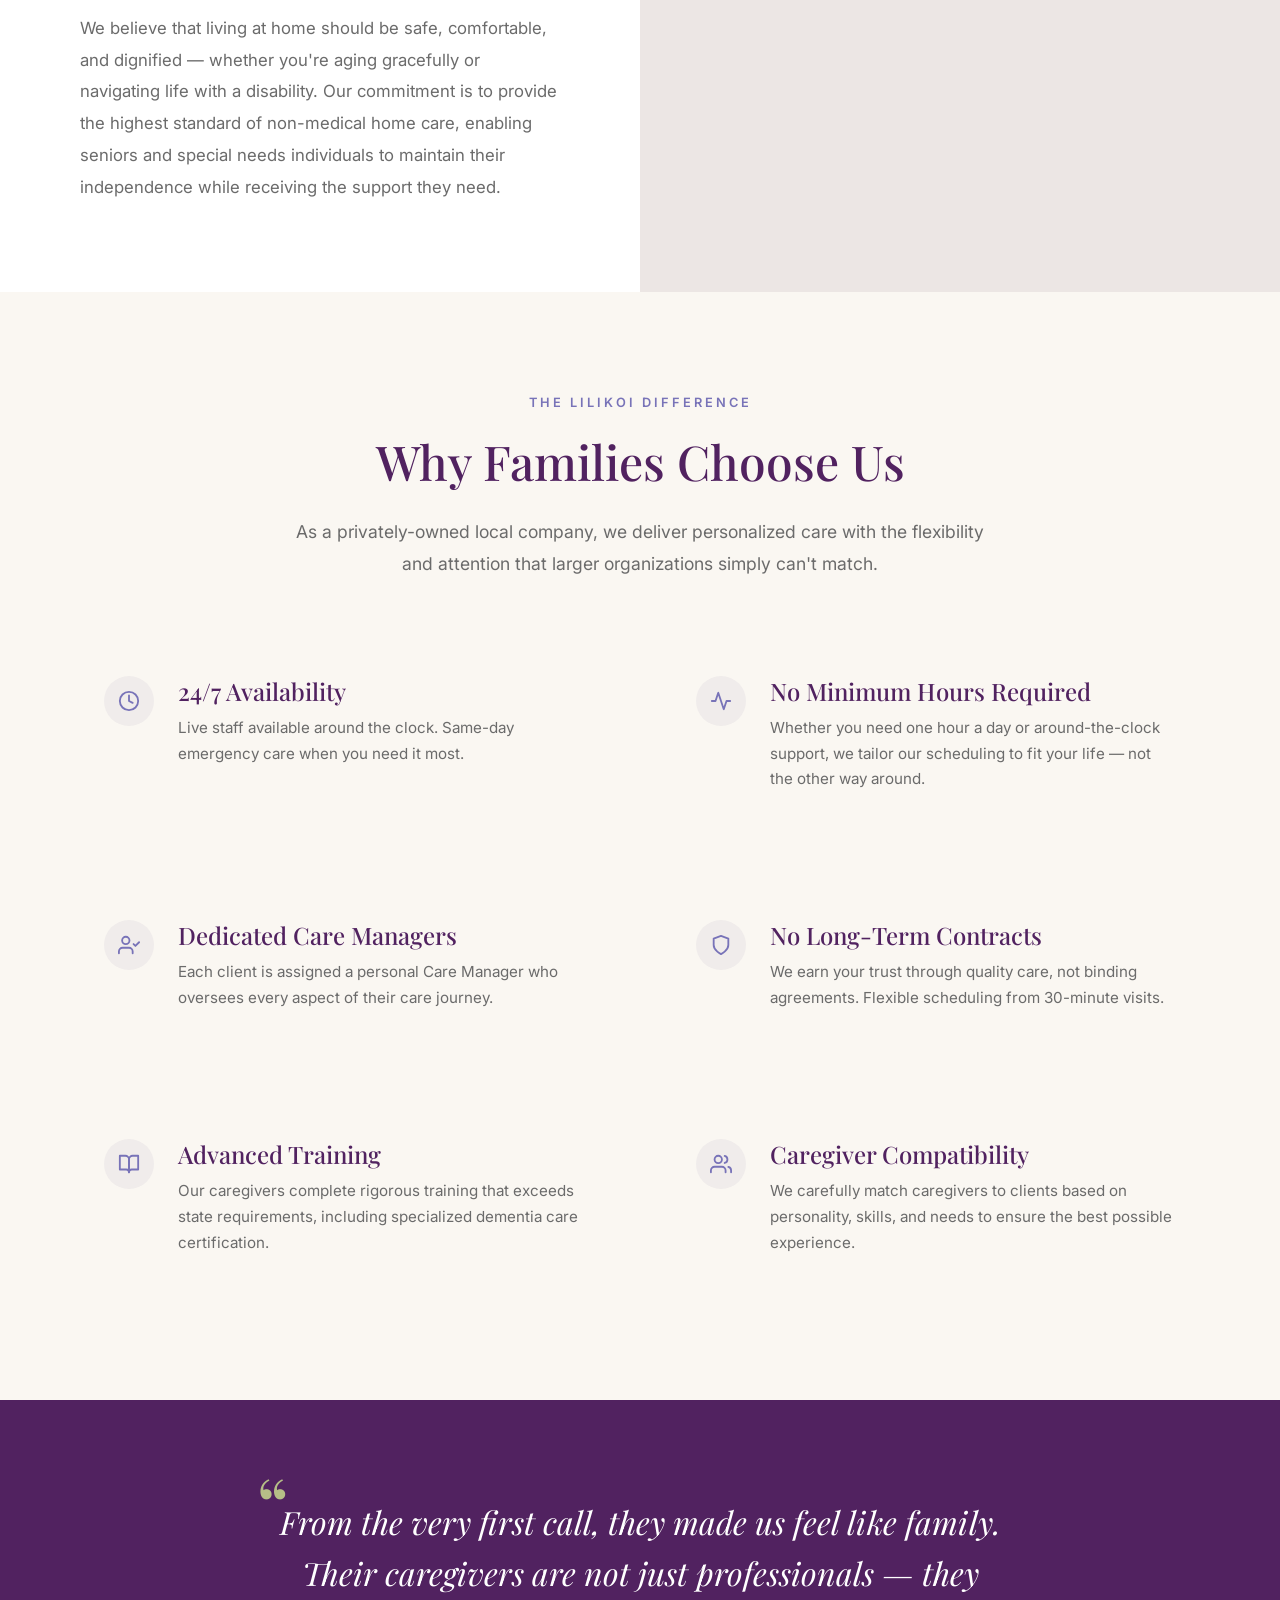
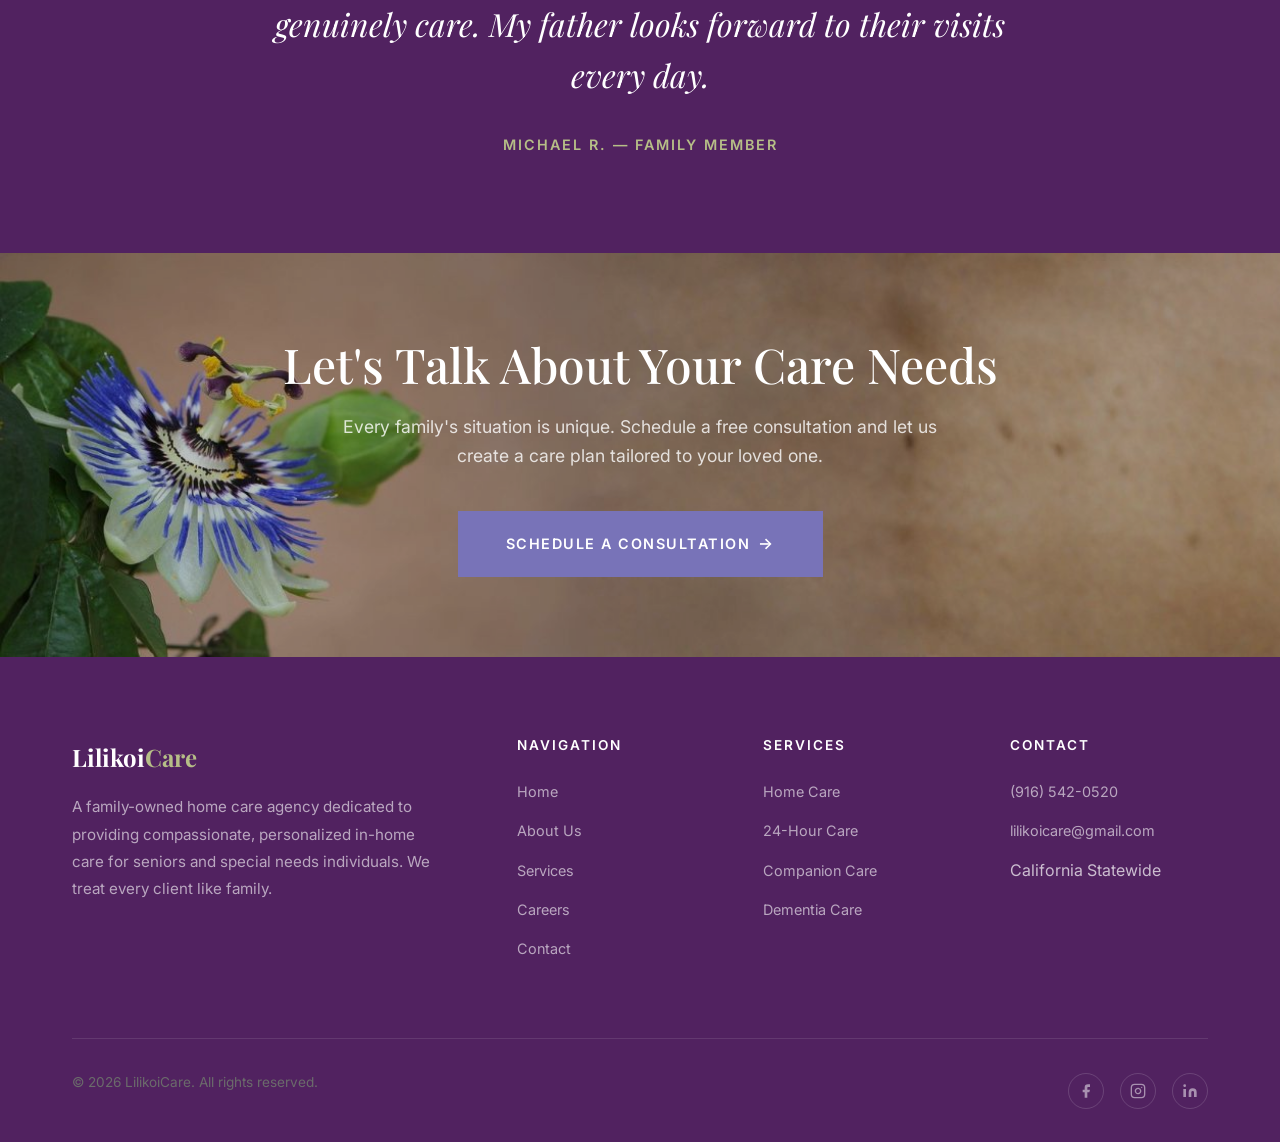
==== commit ba06012d: "Update website phone number to (916) 542-0520" ====
--- a/about.html
+++ b/about.html
@@ -211,7 +211,7 @@
         <div class="footer__col">
           <h4>Contact</h4>
           <ul class="footer__links">
-            <li><a href="tel:+14438273282">(443) 827-3282</a></li>
+            <li><a href="tel:+19165420520">(916) 542-0520</a></li>
             <li><a href="mailto:lilikoicare@gmail.com">lilikoicare@gmail.com</a></li>
             <li>California Statewide</li>
           </ul>
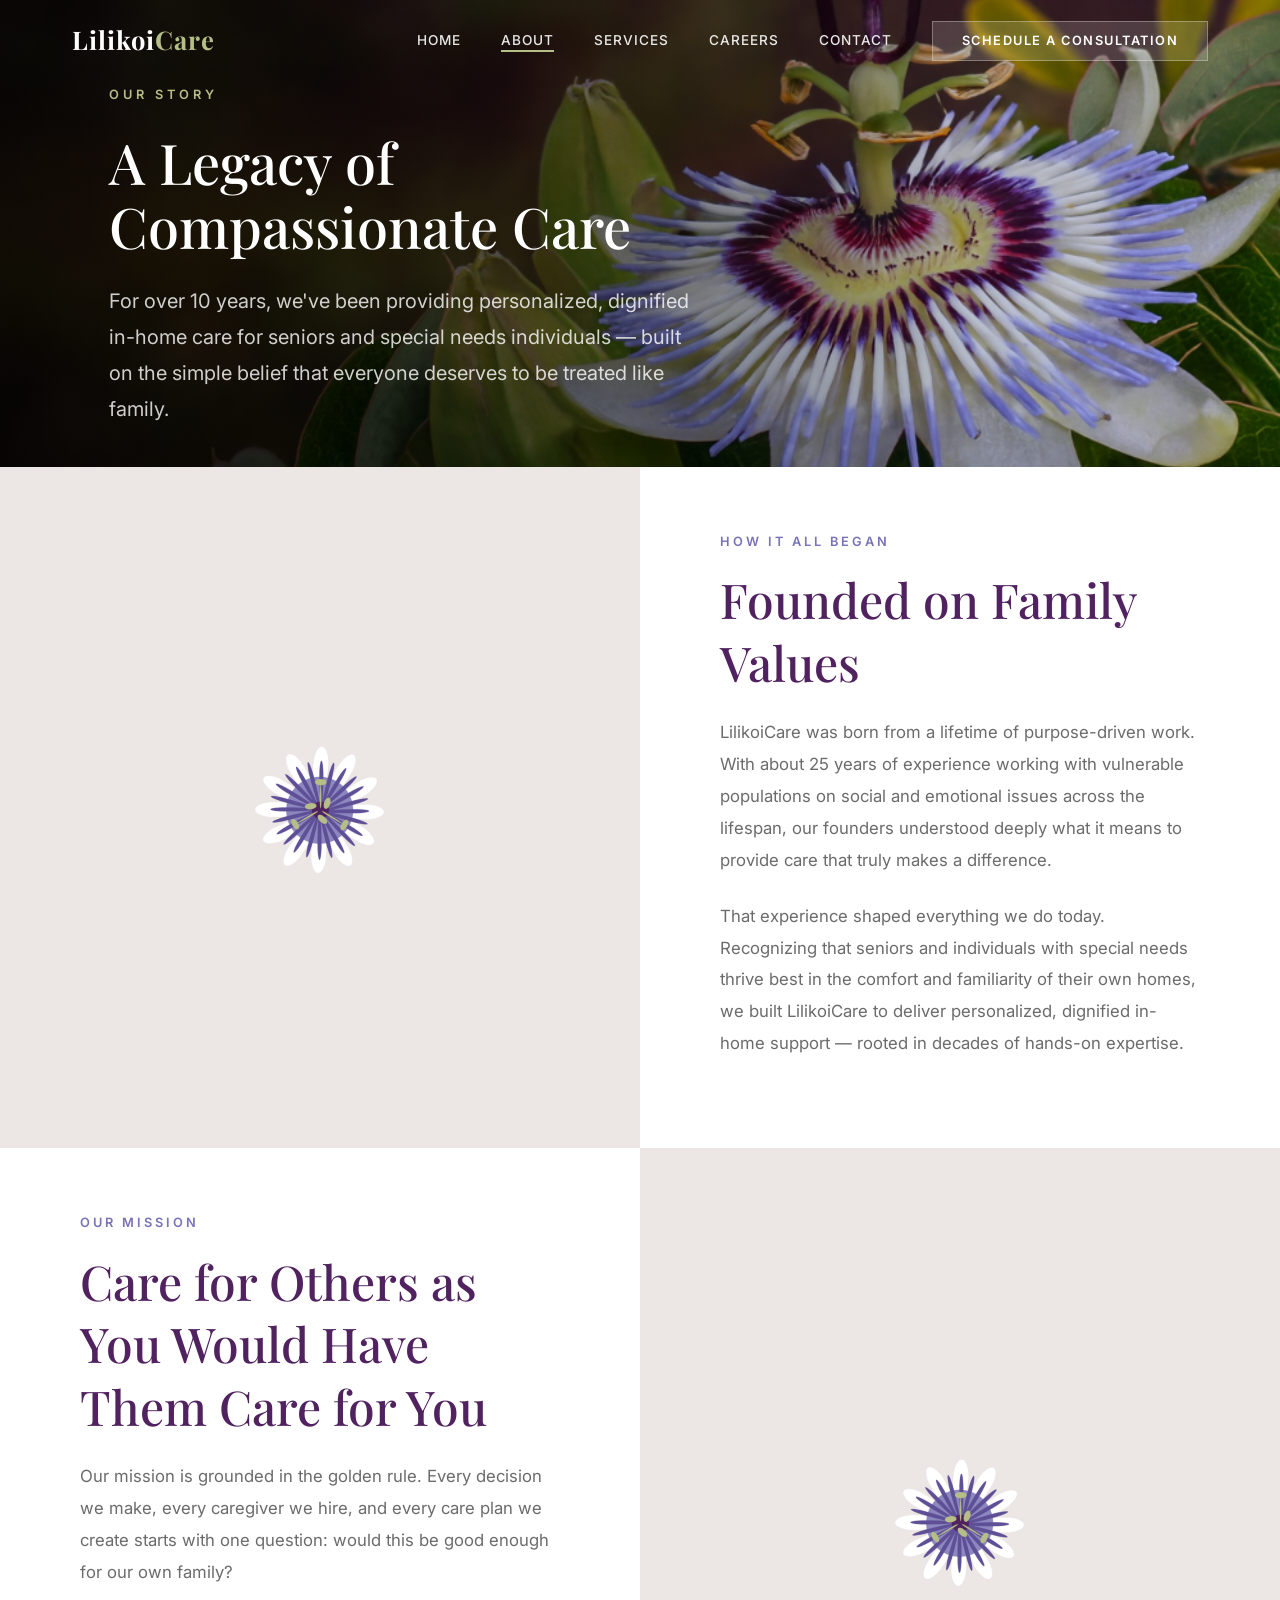
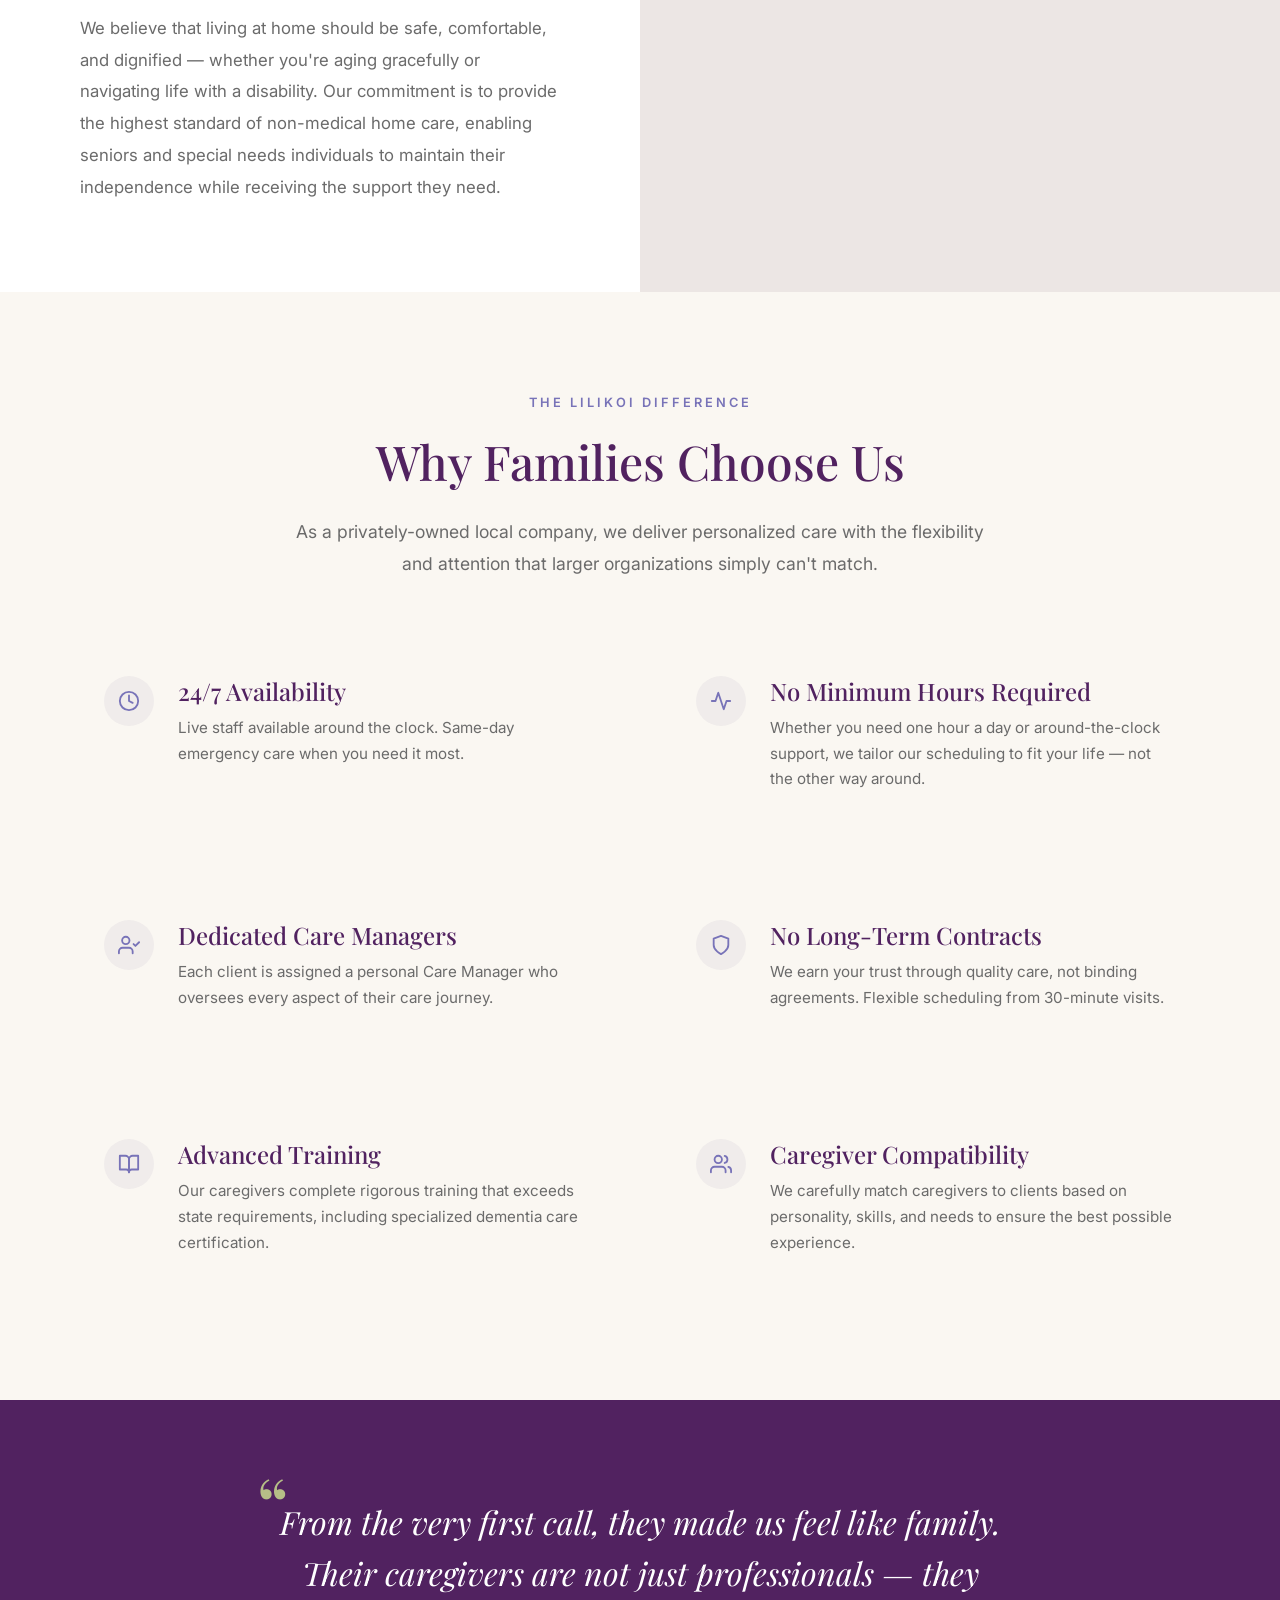
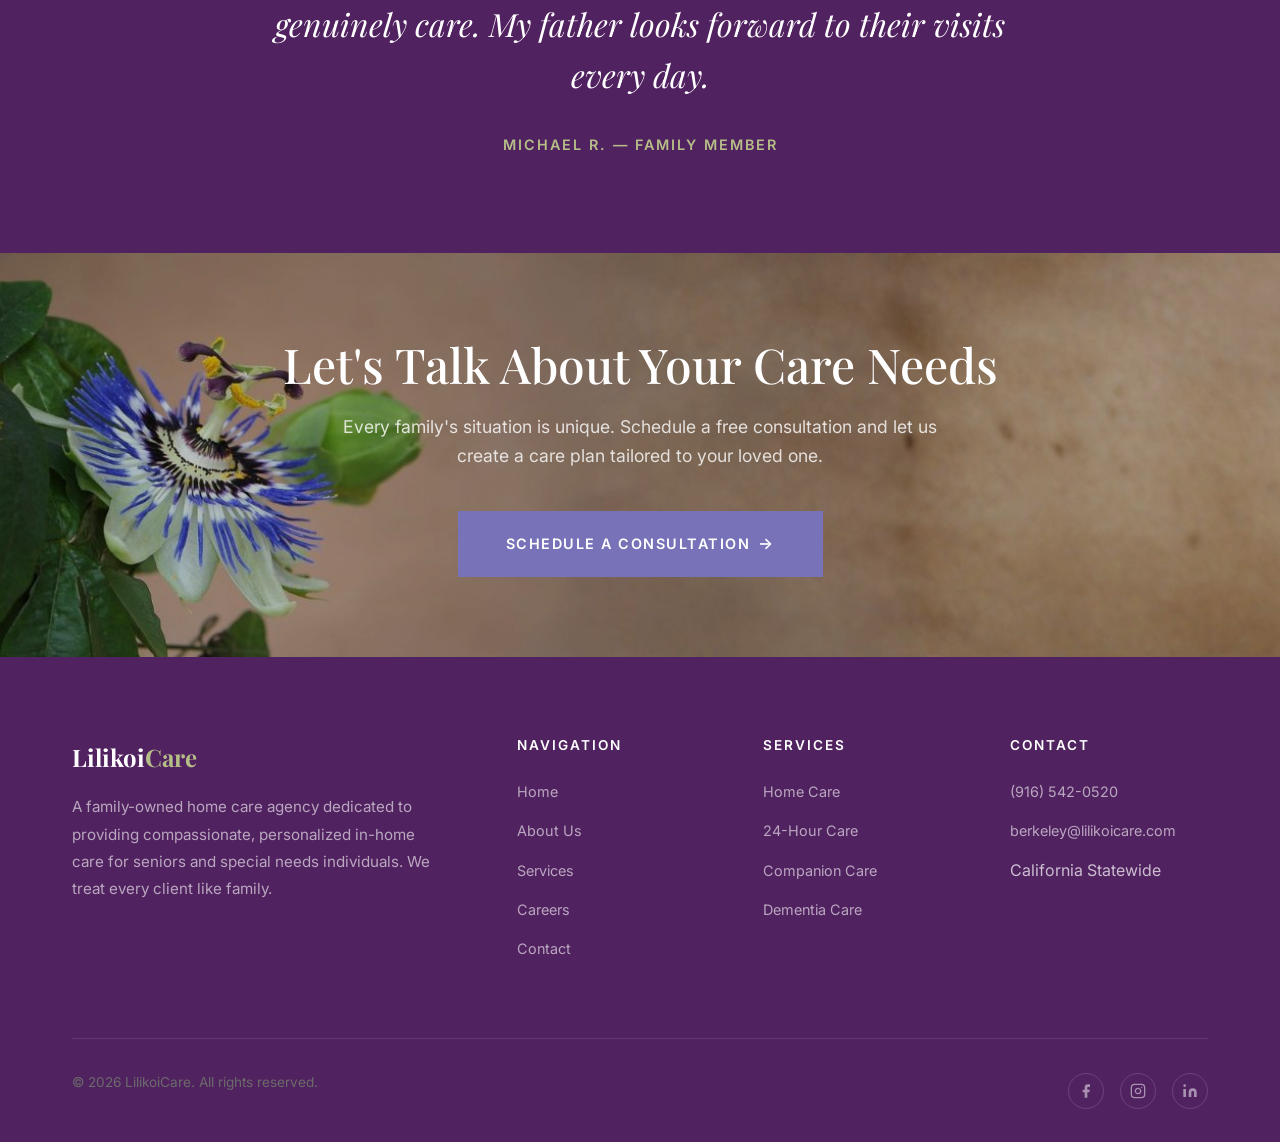
==== commit b012dc23: "Update website email to berkeley@lilikoicare.com" ====
--- a/about.html
+++ b/about.html
@@ -212,7 +212,7 @@
           <h4>Contact</h4>
           <ul class="footer__links">
             <li><a href="tel:+19165420520">(916) 542-0520</a></li>
-            <li><a href="mailto:lilikoicare@gmail.com">lilikoicare@gmail.com</a></li>
+            <li><a href="mailto:berkeley@lilikoicare.com">berkeley@lilikoicare.com</a></li>
             <li>California Statewide</li>
           </ul>
         </div>
